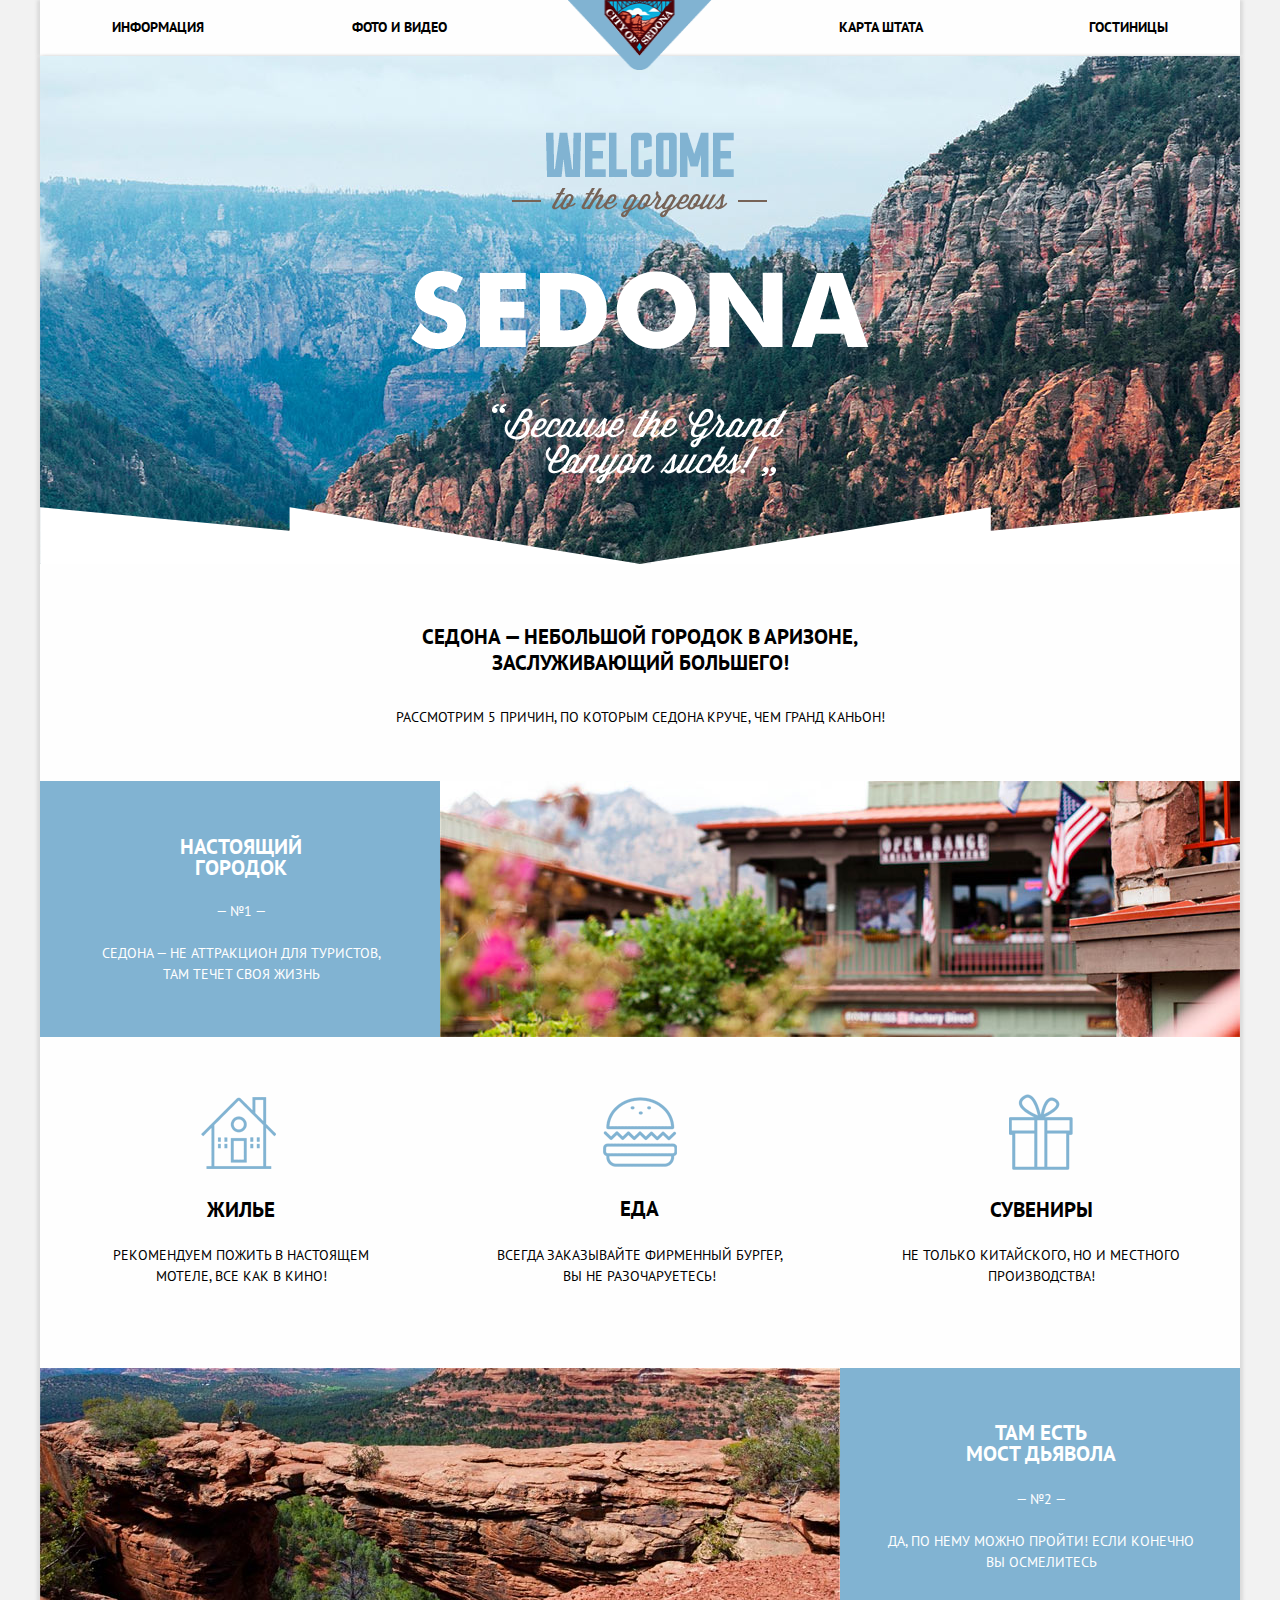
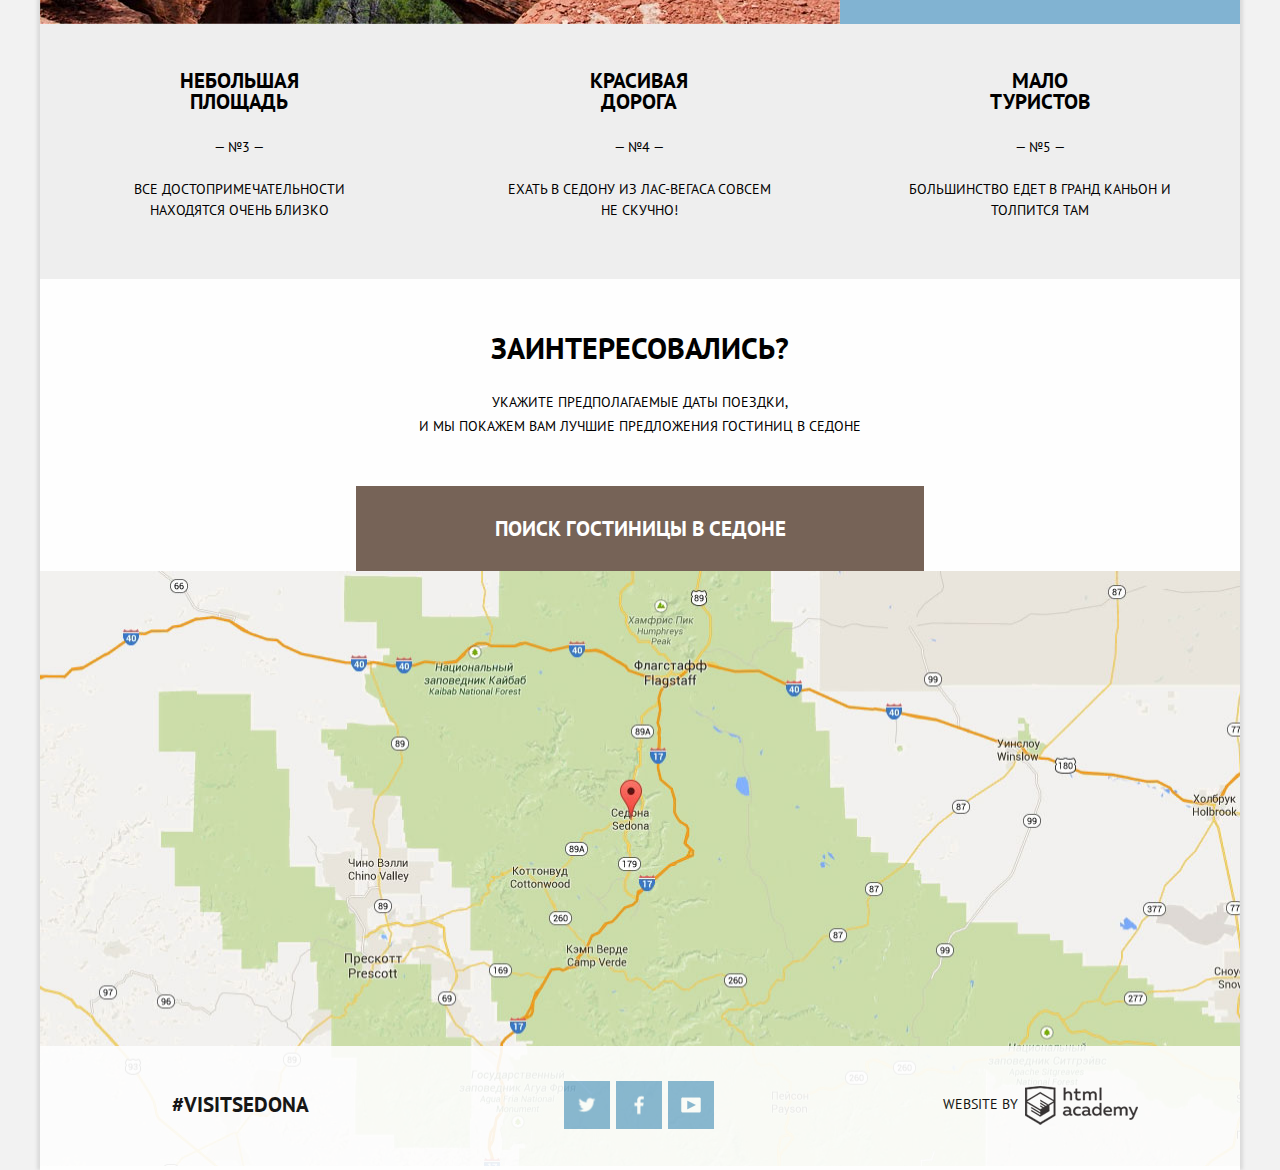
==== index.html @ 2c052c19 "LastVersion 20.11.16" ====
<!DOCTYPE html>
<html lang="ru">
  <head>
    <meta charset="utf-8">
    <title>HTML Academy: Седона</title>
    <link href="https://fonts.googleapis.com/css?family=PT+Sans:400,700&amp;subset=cyrillic" rel="stylesheet">
    <link rel="stylesheet" href="css/normalize.css">
    <link rel="stylesheet" href="css/style.min.css">

  </head>
  <body>
    <header class="main-header">
      <div class="container">
        <nav class="main-navigation">
          <ul class="clearfix">
            <li class="navigation"><a href="#">Информация</a></li>
            <li class="navigation"><a href="#">Фото и видео</a></li>
            <li class="navigation"><a href="catalog.html">Гостиницы</a></li>
            <li class="navigation"><a href="#">Карта штата</a></li>
          </ul>
        </nav>
        <a href="index.html"><img src="img/logo.png" alt="Логотип" width="145" height="70"></a>
      </div>
    </header>
    <main class="container">
      <div class="sedona-image">
        <img class="welcome-image" src="img/welcome.png" alt="welcome" width="188" height="45">
        <img class="gorgeous" src="img/gorgeous.png" alt="welcome" width="176" height="30">
        <i></i>
        <img class="big-image" src="img/sedona.png" alt="welcome" width="458" height="78">
        <img class="sucks" src="img/sucks.png" alt="welcome" width="296" height="80">
      </div>
      <div class="introduction">
        <h1 class="main-text">Седона — небольшой городок в Аризоне,
            заслуживающий большего!
        </h1>
        <p>Рассмотрим 5 причин, по которым Седона круче, чем Гранд Каньон!</p>
      </div>
      <div class="advantage-one clearfix">
        <div class="text-advantage">
          <h3>Настоящий<br />
            городок</h3>
          <p class="number-one"> — №1 — </p>
          <p>Седона — не аттракцион для туристов,
          там течет своя жизнь</p>
        </div>
        <img src="img/advan-1.jpg" alt="Город" width="800" height="256">
      </div>
      <div class="feel clearfix">
        <div class="one">
          <img src="img/house.png" alt="Жилье" width="75" height="72">
          <h3>Жилье</h3>
          <p>Рекомендуем пожить в настоящем <br />
             мотеле, все как в кино!</p>
        </div>
        <div class="two">
          <img src="img/food.png" alt="Еда" width="74" height="70">
          <h3>Еда</h3>
          <p>Всегда заказывайте фирменный бургер,<br />
             Вы не разочаруетесь!</p>
        </div>
        <div class="three">
          <img src="img/souvenirs.png" alt="Сувениры" width="64" height="76">
          <h3>Сувениры</h3>
          <p>Не только китайского, но и местного <br />
             производства!</p>
        </div>
      </div>
      <div class="second-advantage clearfix">
        <img src="img/advan-2.jpg" alt="Мост дьявола" width="800" height="256">
        <div class="bridge">
          <h3>Там есть <br />
            мост дьявола</h3>
          <p> — №2 —</p>
          <p>Да, по нему можно пройти! Если конечно <br />
           вы осмелитесь</p>
        </div>
      </div>
      <div class="other-advantages clearfix">
        <div class="other">
          <h3>Небольшая<br />
              площадь
          </h3>
          <p>— №3 —</p>
          <p>Все достопримечательности <br />
             находятся очень близко</p>
        </div>
        <div class="other">
          <h3>Красивая<br />
              дорога</h3>
          <p>— №4 —</p>
          <p>Ехать в Седону из Лас-Вегаса совсем <br />
             не скучно!</p>
        </div>
        <div class="other">
          <h3>Мало<br />
              туристов</h3>
          <p>— №5 —</p>
          <p>Большинство едет в гранд каньон и
             толпится там</p>
        </div>
      </div>
      <div class="hotels">
        <h2 class="interesting">Заинтересовались?</h2>
        <p>Укажите предполагаемые даты поездки, <br />
           и мы покажем вам лучшие предложения гостиниц в седоне</p>
        <div class="find">
          <h2 class="open-form">Поиск гостиницы в Седоне</h2>
          <form class="find-form">
            <div class="arr-block clearfix">
             <label class="text-form" for="arrival">Дата заезда: </label>
             <input class="date" type="text" name="arrival" id="arrival">
             <i></i>
            </div>
            <div class="arr-block arr-block2 clearfix">
             <label class="text-form" for="eviction">Дата выезда:</label>
             <input class="date" type="text" name="eviction" id="eviction" placeholder="4 июля 2016">
             <i></i>
            </div>
            <div class="adult">
             <label for="adult">Взрослые:</label>
             <i class="adult-minus"></i>
             <input class="people" type="text" name="adult" id="adult">
             <i class="adult-plus"></i>
            </div>
            <div class="childrens">
             <label for="children">Дети:</label>
             <i class="children-minus"></i>
             <input class="people" type="text" name="children" id="children">
             <i class="children-plus"></i>
            </div>
            <a href="#">Найти</a>
        </form>
      </div>
      </div>
      <div class="map">
        <img src="img/map.jpg" alt="Карта" height="595" width="1200">
      </div>
    </main>
    <footer class="main-footer index-footer">
        <div class="footer-sedona clearfix">
          <h3>#VisitSedona</h3>
        </div>
        <div class="footer-social clearfix">
          <a class="social-btn social-btn-twit" >Twiter </a>
          <a class="social-btn social-btn-fb" >FB</a>
          <a class="social-btn social-btn-play" >Play</a>
        </div>
        <div class="footer-copyright clearfix">
          <a href="#">Website by</a>
      </div>
    </footer>
    <script src="js/script.min.js"></script>
  </body>
</html>
---- css/style.min.css ----
body{font-size:14px;font-family:"PT Sans","Arial",sans-serif;text-transform:uppercase;color:#000;line-height:1.2;background-color:#f2f2f2}h1{font-size:30px}h2{font-size:24px}h3{font-size:21px}.introduction p,body{font-weight:400}.clearfix::after{content:"";display:table;clear:both}.container{width:1200px;margin:0 auto;background-color:#fefefe;box-shadow:3px 0 3px 0 #dbdbdb,-3px 0 3px 0 #dbdbdb}.main-navigation{position:relative}.main-navigation ul{font-size:0;padding:17px 72px 18px}.navigation{display:inline-block;width:240px;font-size:14px;line-height:21px;font-weight:700}.navigation:nth-child(n){float:left;text-align:left}.navigation:nth-child(2n){float:left}.navigation:nth-child(3n),.navigation:nth-child(4n){float:right;text-align:right}.navigation:nth-child(4n){padding-right:5px}.navigation a{text-decoration:none;color:#000}.navigation a:hover{color:#81b3d2}.navigation a:active{color:#b2b2b2}.active-nav a{color:#766357}.active-nav a:hover{color:#604e43}.active-nav a:active{color:#d6d0cc}.main-header img{position:absolute;top:0;left:50%;margin-left:-72px;width:144px;height:70px}.sedona-image{width:100%;height:432px;background:url(../img/underline.png) no-repeat 0 100%,url(../img/background.jpg) 0 -55px;margin-bottom:60px;padding-top:76px}.gorgeous,.welcome-image{display:block;width:188px;height:45px;margin:0 auto 11px}.gorgeous{position:relative;width:176px;height:30px;margin:0 auto 53px;padding-left:10px;padding-right:10px}.sedona-image i::after,.sedona-image i::before{content:"";position:absolute;display:block;border-bottom:2px solid #766357;top:200px;width:29px;margin-left:472px}.sedona-image i::after{margin-left:698px}.big-image,.sucks{display:block;width:458px;height:78px;margin:0 auto 55px}.sucks{width:296px;height:80px;margin:0 auto}.introduction{margin:0 auto;width:575px;padding-bottom:41px;text-align:center}.main-text{font-size:21px;line-height:26px;margin-bottom:33px}.text-advantage{float:left;width:282px;padding:34px 58px 12px 60px;line-height:21px;min-height:210px;text-align:center;color:#fff;background-color:#81b3d2}.feel h3,.text-advantage h3{margin-bottom:23px}.number-one{margin-bottom:21px}.advantage-one img{float:right;width:800px;height:256px}.feel{padding:50px 49px 81px 72px}.feel p{line-height:21px;text-align:center;margin-bottom:0}.one,.two{float:left;padding-top:10px}.one{padding-right:67px;width:258px}.one h3{padding-left:95px}.one img{margin-left:89px;margin-bottom:3px;width:75px;height:72px}.two{width:397px;padding-left:4px;text-align:center}.two img{width:74px;height:70px}.two h3{margin-top:25px;margin-bottom:24px}.bridge,.three{float:right;text-align:center}.three{padding-top:7px;padding-left:27px;width:300px}.three img{width:64px;height:76px}.three h3{margin-top:23px}.second-advantage img{float:left;width:800px;height:256px}.bridge{width:305;padding:33px 46px 13px 48px;line-height:21px;color:#fff;background-color:#81b3d2;min-height:210px}.bridge h3,.other h3{margin-bottom:25px}.bridge p,.other p{margin-bottom:21px}.other-advantages{padding:25px 60px 15px 72px;min-height:215px;line-height:21px;background-color:#eee}.other:first-child{width:240px;float:left;text-align:center;padding-right:80px;padding-left:7px;font-weight:400}.other:nth-child(2){float:left;width:400px;text-align:center;font-weight:400}.other:last-child{float:right;width:280px;text-align:center;font-weight:400}.hotels{text-align:center;padding-top:26px}.interesting{font-size:30px;margin-bottom:24px}.hotels p{line-height:24px;margin-bottom:48px}.find{position:relative;margin:0 auto;width:568px;padding-top:30px;padding-bottom:30px;background-color:#766357;color:#fff}.find h2{font-size:21px;margin:0}.map,.map img{z-index:1}.map img{height:595px;width:1200px}.filters{min-height:203px;padding-top:14px;padding-left:6%;padding-right:6%;margin-bottom:0;background-color:#0ff;background-image:url(../img/filter.jpg);background-repeat:no-repeat;background-position:0 -55px;color:#fff}.filters h3{font-size:16px}.filters input[type=checkbox]{display:none}.filters input[type=checkbox]+label{display:block;line-height:20px;padding-left:43px;position:relative;cursor:pointer;margin:10px 0 25px}.infrastructure input[type=checkbox]+label{padding-left:40px}.filters input[type=checkbox]+label::before{content:"";display:block;background-image:url(../img/sprite.png);background-repeat:no-repeat;width:22px;height:22px;background-position:-521px -5px;position:absolute;top:0;left:0}.filters input[type=checkbox]:checked+label::before{content:"";position:absolute;top:0;left:0;background-image:url(../img/sprite.png);background-repeat:no-repeat;width:26px;height:22px;background-position:-465px -5px;border:0}.filters input[type=checkbox]:disabled+label::before{background-position:-397px -5px}.infrastructure{float:left;width:240px;text-align:left}.house-type{float:left;width:278px;padding-left:13px}.house-type h3,.infrastructure h3{padding-bottom:9px;margin-top:15px}.filter-range{float:right;width:330px;margin-top:14px}.filter-range-title{margin-bottom:9px;font-weight:600;font-size:16px;line-height:21px}.price-controls{position:relative;height:36px;margin-bottom:20px;font-size:0;border:2px solid #fff;border-radius:2px}.price-controls::after{content:"";position:absolute;width:2px;height:22px;left:50%;top:50%;transform:translate(-50%,-50%);background:#fff}.price-controls label{display:inline-block;font-size:14px;line-height:38px;vertical-align:top;cursor:pointer}.price-controls .max-price,.price-controls .min-price{width:90px;padding-left:65px}.price-controls input{width:50px;margin:0;color:inherit;font:inherit;background:0 0;border:none}.range-controls{position:relative;margin-bottom:32px}.range-controls .scale{height:2px;background:rgba(255,255,255,.3)}.range-controls .bar{width:80%;height:2px;background:#fff}.range-toggle{position:absolute;top:-9px;width:4px;height:4px;background:#ababab;border:8px solid #fff;border-radius:50%;box-shadow:0 2px 1px 0 rgba(0,1,1,.2);cursor:pointer}.min-range-toggle{left:0}.max-range-toggle{left:80%}.range-toggle:hover{background:#1c4f80}.btn-transparent{display:block;margin:0 auto;padding:6px 35px;font-size:14px;line-height:20px;color:#fff;text-transform:uppercase;background:0 0;border:2px solid #fff;border-radius:2px;cursor:pointer}.btn-transparent:hover{color:#000;background:#fff}.sort{position:relative;min-height:55px;width:1056px;padding:10px 72px}.sort h3{margin-right:44px}.sort span{font-size:12px;margin-right:36px}.sort a,.sort h3,.sort i,.sort span{display:inline-block}.sort a{font-size:12px;margin-right:26px;text-decoration:none;color:#b2b2b2;border-bottom:1px dotted #81b3d2}.sort a:hover{color:#81b3d2}.sort a:active{color:#000}.sort a.sort-active{border:0;color:#81b3d2}.sort i{float:right;position:relative}.down-arrow,.top-arrow{position:absolute;background-image:url(../img/sprite.png);background-repeat:no-repeat;background-position:-314px -5px;width:11px;height:10px;top:30px;right:24px;opacity:.4}.down-arrow{background-position:-272px -5px;right:-10px}.arr-block i:hover,.arr-block2 i:hover,.down-arrow:hover,.top-arrow:hover{opacity:1}.top-arrow:active{background-position:-293px -5px}.down-active-arrow,.down-arrow:active{background-position:-251px -5px}.down-active-arrow{opacity:1}.found{position:relative;padding:30px 72px;min-height:90px;border-top:1px solid #e5e5e5}.found:last-child{border-bottom:1px solid #e5e5e5}.found img{height:90px;width:135px;float:left;margin-right:30px}.name{color:#000}.name:hover{color:#b3d1e4}.name:active{color:#b2b2b2}.about-house{float:left;margin-top:-2px}.about-house h3{margin-top:-3px;margin-bottom:0}.hotel-type{display:inline-block;width:109px;margin-top:10px;margin-bottom:22px;margin-right:4px}.about-house a{text-decoration:none;margin-top:-10px}.booking,.more{display:inline-block;padding:5px 16px;font-weight:600;color:#fff}.more{margin-right:5px;background:#81b3d2}.find-form a:hover,.more:hover{background-color:#669ec0}.find-form a:active,.more:active{background-color:#5496bd;color:#88b6d1}.booking{background:#766357}.booking:hover{background-color:#604e43}.booking:active{background-color:#503e33;color:#7e7169}.stars{float:right;left:1px;background-image:url(../img/sprite.png);background-repeat:no-repeat;width:89px;height:17px;background-position:-583px -5px}.two-stars{width:42px}.three-stars{width:65px}.rating{display:inline-block;position:absolute;right:72px;bottom:30px;padding:5px 14px;background-color:#f2f2f2}.index-footer{position:relative;z-index:12312;width:1200px;background-color:#fefefe;margin:-124px auto 0;opacity:.9;min-height:121px}.main-footer .container{background-color:#fff;min-height:120px;text-align:center}.footer-sedona{float:left;width:240px;margin:0;padding-top:25px;padding-left:80px;padding-right:87px;text-align:center}.footer-social{float:left;width:276px;padding-top:35px;padding-left:55px;text-align:center}.social-btn{display:inline-block;vertical-align:top;width:46px;height:48px;font-size:0;background-color:#81b3d2;position:relative;margin-right:2px;background:#81b3d2}.social-btn::before{content:"";position:absolute;top:50%;left:50%;transform:translate(-50%,-50%);background:url(../img/sprite.png) no-repeat center}.social-btn-twit::before{width:17px;height:15px;background-position:-682px -5px}.social-btn-fb::before{width:10px;height:19px;background-position:-501px -5px}.social-btn-play::before{width:20px;height:16px;background-position:-553px -5px}.social-btn-fb:hover,.social-btn-play:hover,.social-btn-twit:hover{background:#669ec0}.social-btn-fb:active,.social-btn-play:active,.social-btn-twit:active{background:#5496bd}.social-btn-fb:active::before,.social-btn-play:active::before,.social-btn-twit:active::before{opacity:.5}.footer-copyright{float:right;width:225px;min-height:40px;margin-right:72px;padding-left:15px;margin-top:41px;padding-top:9px;position:relative;text-align:left}.find-form a,.footer-copyright a{text-decoration:none;color:#000}.footer-copyright a::before{content:"";position:absolute;background-image:url(../img/sprite.png);background-repeat:no-repeat;background-position:-5px -5px;width:113px;height:39px;right:30px;top:-1px}.footer-copyright a:hover::before{background-position:-128px -5px}.footer-copyright a:active::before{background-position:-5px -5px;opacity:.4}@keyframes bounce{0%{transform:translateY(-20px)}30%{transform:translateY(40px)}50%{transform:translateY(-5px)}80%{transform:translateY(5px)}to{transform:translateY(0)}}.find-form{position:absolute;font-weight:600;margin-top:31px;padding-top:55px;padding-left:54px;padding-right:53px;text-align:left;background-color:#fff;color:#000;animation:bounce .6s}.find-form a{display:inline-block;width:459px;height:58px;margin-top:52px;margin-bottom:55px;font-size:21px;line-height:58px;background-color:#81b3d2;color:#fff;text-align:center}.find-form a:active{color:#81b2ce}.find-form input:hover{background-color:#ebebeb}.find-form input:focus{background-color:#fff;outline:#e5e5e5 solid 2px}.open-form{cursor:pointer}.text-form{vertical-align:middle;position:relative;margin-top:10px}.date,.people{height:37px;border:0;background:#f2f2f2}.date{position:relative;float:right;margin-bottom:29px;text-transform:uppercase;width:300px;padding-left:10px;padding-right:35px}.people{width:23px;padding-left:45px;padding-right:45px;text-align:center;font-size:14px}.adult,.childrens{display:inline-block;width:230px}.childrens{height:37px;width:180px;text-align:left}.adult input,.childrens,.childrens input{float:right}.adult label,.arr-block label,.childrens label{display:inline-block;margin-top:10px}.arr-block i,.arr-block2 i{background-position:-335px -5px;right:65px}.arr-block i{content:"";position:absolute;background-image:url(../img/sprite.png);background-repeat:no-repeat;width:21px;height:22px;opacity:.5;top:62px}.arr-block2 i{top:130px}.arr-block i:active,.arr-block2 i:active{background-position:-366px -5px;opacity:1}.adult-minus{display:block;background-position:-709px -5px;width:12px;height:3px;top:208px;right:375px}.adult-minus,.adult-plus,.children-minus,.children-plus{position:absolute;background-image:url(../img/sprite.png);background-repeat:no-repeat;opacity:.5}.adult-plus{display:block;background-position:-753px -5px;width:11px;height:11px;top:203px;right:300px}.children-minus,.children-plus{background-position:-709px -5px;width:12px;height:3px;top:208px;right:142px}.children-plus{background-position:-753px -5px;width:11px;height:11px;top:203px;right:69px}.adult-minus:hover,.adult-plus:hover,.children-minus:hover,.children-plus:hover{opacity:1}.adult-minus:active,.children-minus:active{background-position:-731px -5px}.adult-plus:active,.children-plus:active{background-position:-774px -5px}.close-form{display:none}
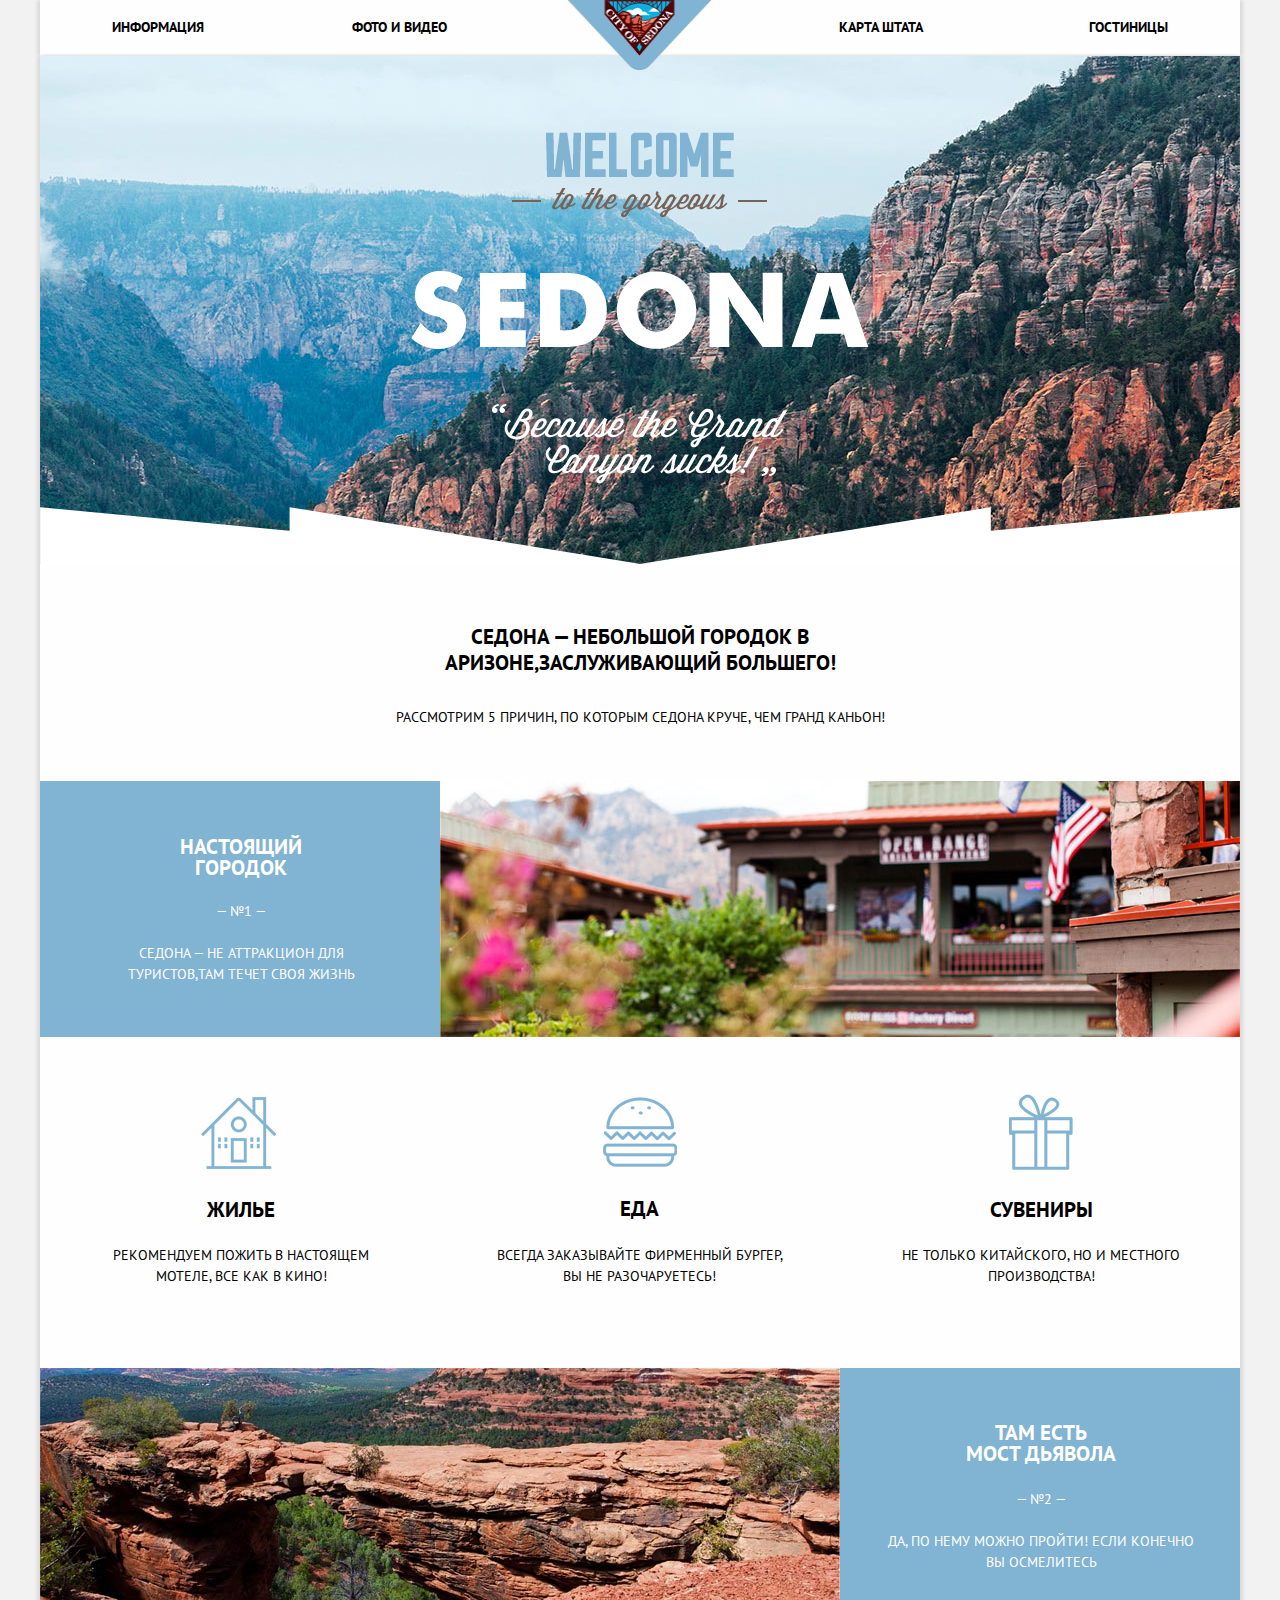
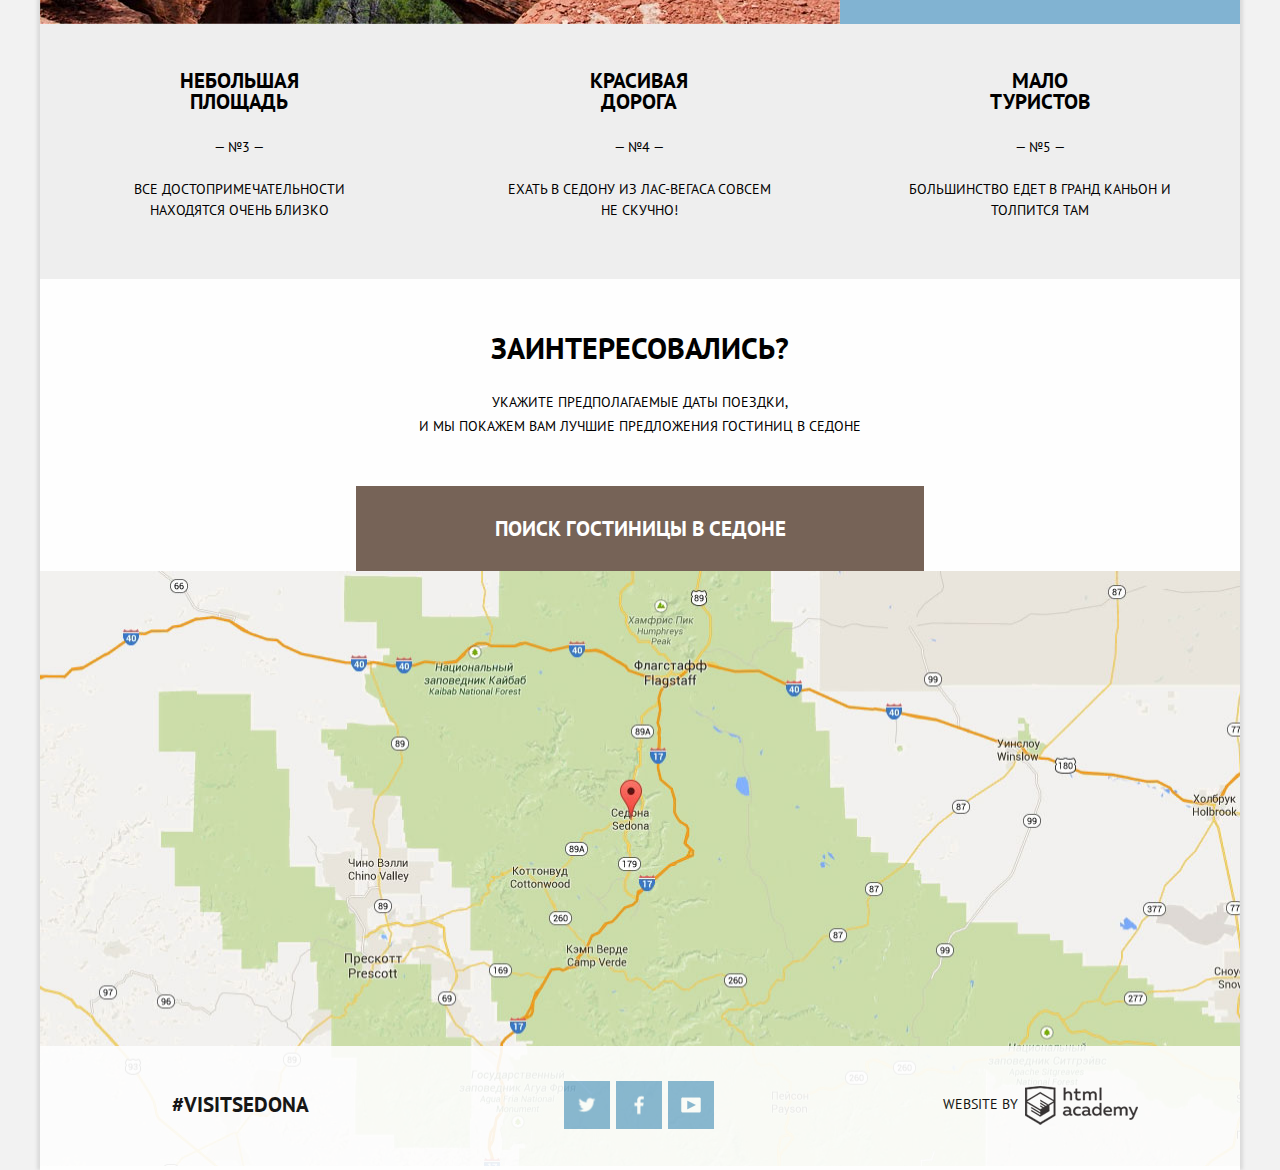
==== commit cf7b31f4: "LittleBitCorrections" ====
--- a/index.html
+++ b/index.html
@@ -31,18 +31,14 @@
         <img class="sucks" src="img/sucks.png" alt="welcome" width="296" height="80">
       </div>
       <div class="introduction">
-        <h1 class="main-text">Седона — небольшой городок в Аризоне,
-            заслуживающий большего!
-        </h1>
+        <h1 class="main-text">Седона — небольшой городок в Аризоне,заслуживающий большего!</h1>
         <p>Рассмотрим 5 причин, по которым Седона круче, чем Гранд Каньон!</p>
       </div>
       <div class="advantage-one clearfix">
         <div class="text-advantage">
-          <h3>Настоящий<br />
-            городок</h3>
+          <h3>Настоящий<br /> городок</h3>
           <p class="number-one"> — №1 — </p>
-          <p>Седона — не аттракцион для туристов,
-          там течет своя жизнь</p>
+          <p>Седона — не аттракцион для туристов,там течет своя жизнь</p>
         </div>
         <img src="img/advan-1.jpg" alt="Город" width="800" height="256">
       </div>
@@ -50,60 +46,47 @@
         <div class="one">
           <img src="img/house.png" alt="Жилье" width="75" height="72">
           <h3>Жилье</h3>
-          <p>Рекомендуем пожить в настоящем <br />
-             мотеле, все как в кино!</p>
+          <p>Рекомендуем пожить в настоящем <br /> мотеле, все как в кино!</p>
         </div>
         <div class="two">
           <img src="img/food.png" alt="Еда" width="74" height="70">
           <h3>Еда</h3>
-          <p>Всегда заказывайте фирменный бургер,<br />
-             Вы не разочаруетесь!</p>
+          <p>Всегда заказывайте фирменный бургер,<br /> Вы не разочаруетесь!</p>
         </div>
         <div class="three">
           <img src="img/souvenirs.png" alt="Сувениры" width="64" height="76">
           <h3>Сувениры</h3>
-          <p>Не только китайского, но и местного <br />
-             производства!</p>
+          <p>Не только китайского, но и местного <br /> производства!</p>
         </div>
       </div>
       <div class="second-advantage clearfix">
         <img src="img/advan-2.jpg" alt="Мост дьявола" width="800" height="256">
         <div class="bridge">
-          <h3>Там есть <br />
-            мост дьявола</h3>
+          <h3>Там есть <br /> мост дьявола</h3>
           <p> — №2 —</p>
-          <p>Да, по нему можно пройти! Если конечно <br />
-           вы осмелитесь</p>
+          <p>Да, по нему можно пройти! Если конечно <br /> вы осмелитесь</p>
         </div>
       </div>
       <div class="other-advantages clearfix">
         <div class="other">
-          <h3>Небольшая<br />
-              площадь
-          </h3>
+          <h3>Небольшая<br /> площадь  </h3>
           <p>— №3 —</p>
-          <p>Все достопримечательности <br />
-             находятся очень близко</p>
+          <p>Все достопримечательности <br /> находятся очень близко</p>
         </div>
         <div class="other">
-          <h3>Красивая<br />
-              дорога</h3>
+          <h3>Красивая<br /> дорога</h3>
           <p>— №4 —</p>
-          <p>Ехать в Седону из Лас-Вегаса совсем <br />
-             не скучно!</p>
+          <p>Ехать в Седону из Лас-Вегаса совсем <br /> не скучно!</p>
         </div>
         <div class="other">
-          <h3>Мало<br />
-              туристов</h3>
+          <h3>Мало<br /> туристов</h3>
           <p>— №5 —</p>
-          <p>Большинство едет в гранд каньон и
-             толпится там</p>
+          <p>Большинство едет в гранд каньон и толпится там</p>
         </div>
       </div>
       <div class="hotels">
         <h2 class="interesting">Заинтересовались?</h2>
-        <p>Укажите предполагаемые даты поездки, <br />
-           и мы покажем вам лучшие предложения гостиниц в седоне</p>
+        <p>Укажите предполагаемые даты поездки, <br /> и мы покажем вам лучшие предложения гостиниц в седоне</p>
         <div class="find">
           <h2 class="open-form">Поиск гостиницы в Седоне</h2>
           <form class="find-form">
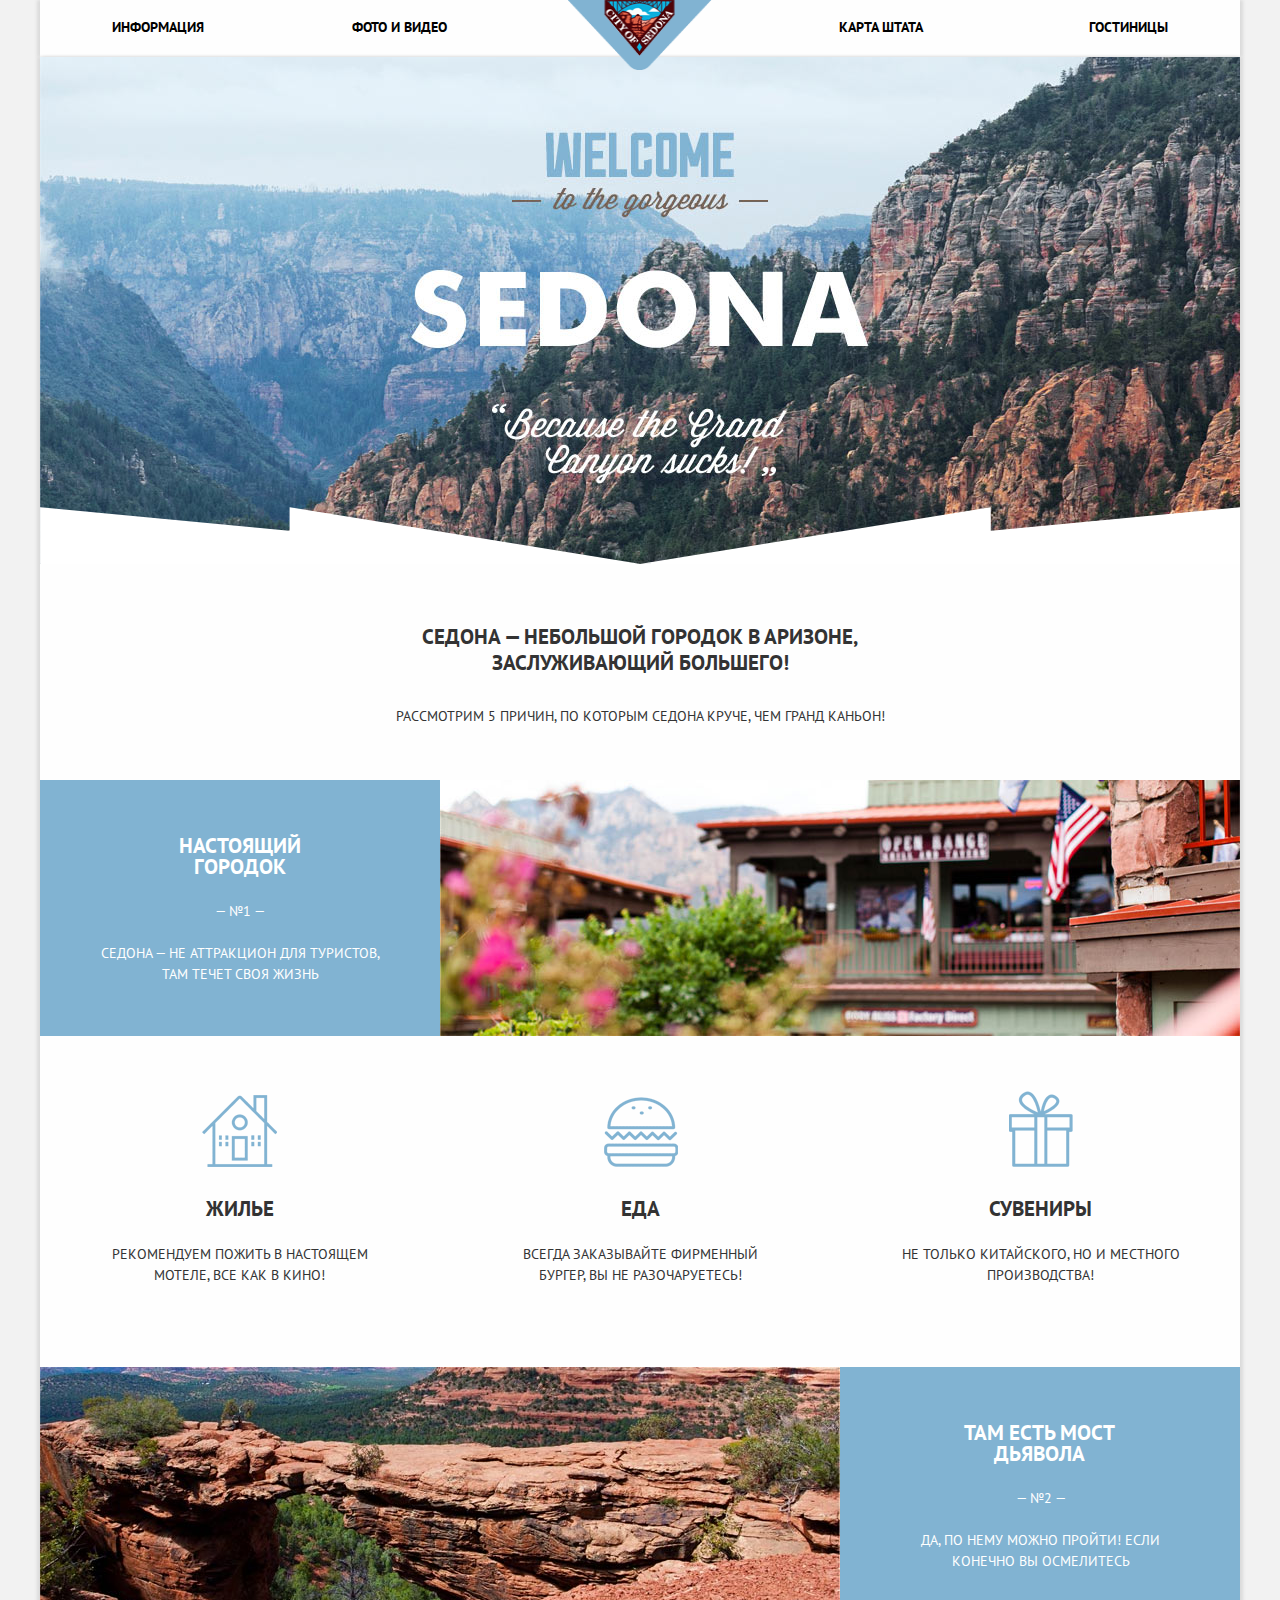
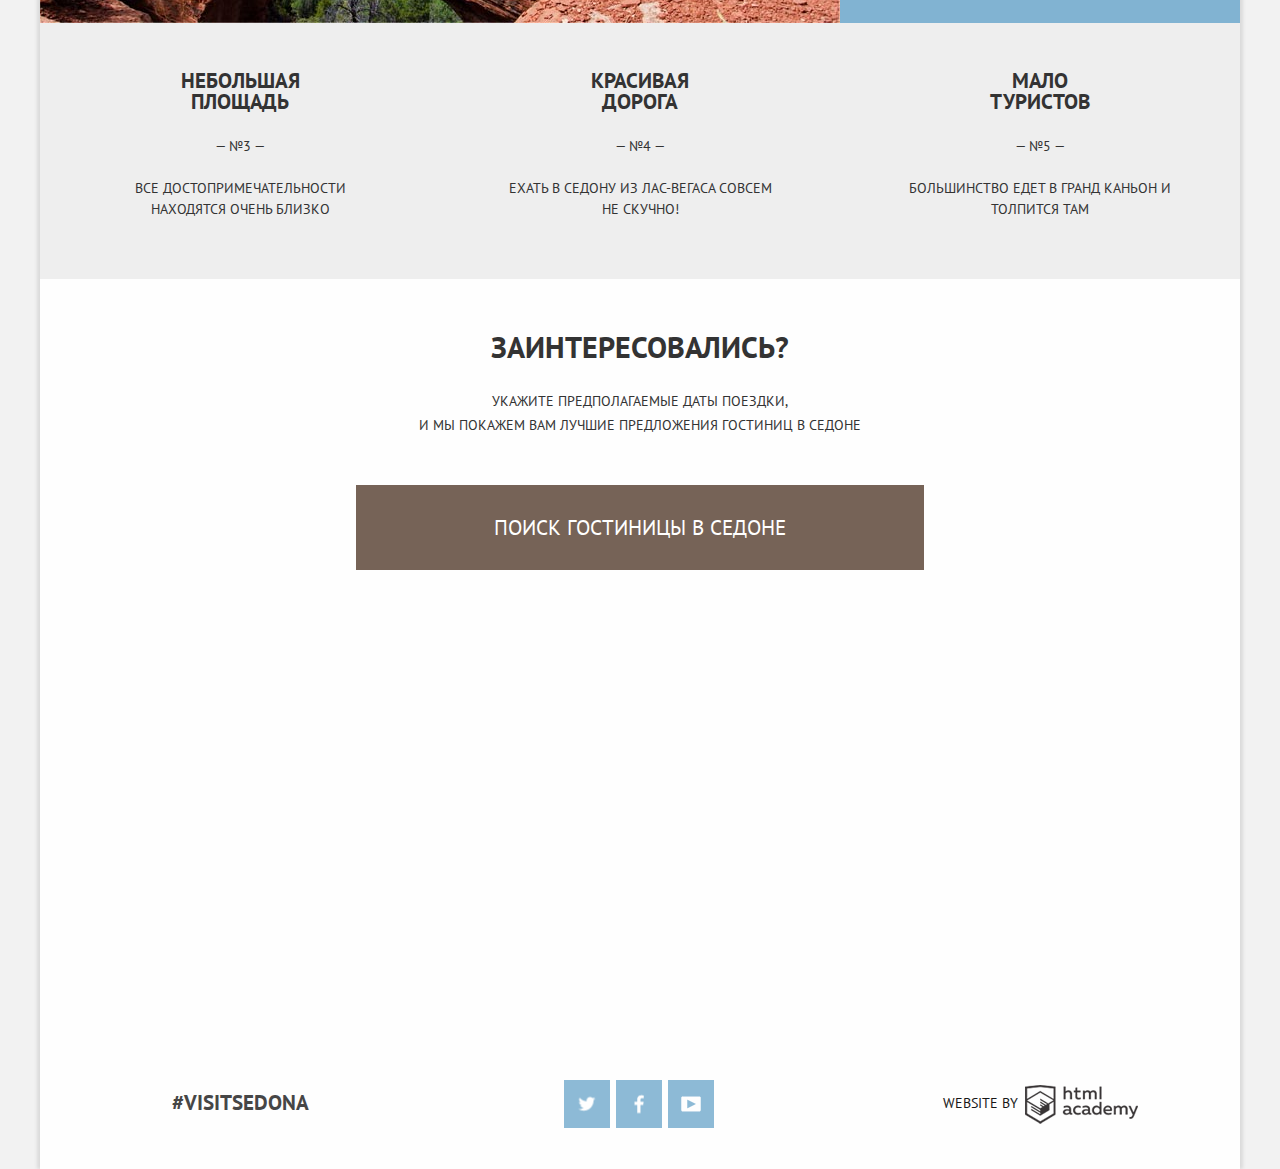
==== commit 50976ddc: "SecondEdition" ====
--- a/index.html
+++ b/index.html
@@ -4,9 +4,8 @@
     <meta charset="utf-8">
     <title>HTML Academy: Седона</title>
     <link href="https://fonts.googleapis.com/css?family=PT+Sans:400,700&amp;subset=cyrillic" rel="stylesheet">
-    <link rel="stylesheet" href="css/normalize.css">
+    <link rel="stylesheet" href="css/normalize.min.css">
     <link rel="stylesheet" href="css/style.min.css">
-
   </head>
   <body>
     <header class="main-header">
@@ -18,118 +17,113 @@
             <li class="navigation"><a href="catalog.html">Гостиницы</a></li>
             <li class="navigation"><a href="#">Карта штата</a></li>
           </ul>
+          <a><img src="img/logo.png" alt="Логотип" width="145" height="70"></a>
         </nav>
-        <a href="index.html"><img src="img/logo.png" alt="Логотип" width="145" height="70"></a>
       </div>
     </header>
     <main class="container">
       <div class="sedona-image">
-        <img class="welcome-image" src="img/welcome.png" alt="welcome" width="188" height="45">
-        <img class="gorgeous" src="img/gorgeous.png" alt="welcome" width="176" height="30">
-        <i></i>
-        <img class="big-image" src="img/sedona.png" alt="welcome" width="458" height="78">
-        <img class="sucks" src="img/sucks.png" alt="welcome" width="296" height="80">
       </div>
       <div class="introduction">
-        <h1 class="main-text">Седона — небольшой городок в Аризоне,заслуживающий большего!</h1>
-        <p>Рассмотрим 5 причин, по которым Седона круче, чем Гранд Каньон!</p>
+        <h1 class="main-text">Седона — небольшой городок в Аризоне, заслуживающий большего!</h1>
+        <span>Рассмотрим 5 причин, по которым Седона круче, чем Гранд Каньон!</span>
       </div>
       <div class="advantage-one clearfix">
         <div class="text-advantage">
-          <h3>Настоящий<br /> городок</h3>
-          <p class="number-one"> — №1 — </p>
-          <p>Седона — не аттракцион для туристов,там течет своя жизнь</p>
+          <h3>Настоящий городок</h3>
+          <span> — №1 — </span>
+          <span>Седона — не аттракцион для туристов, там течет своя жизнь</span>
         </div>
         <img src="img/advan-1.jpg" alt="Город" width="800" height="256">
       </div>
       <div class="feel clearfix">
-        <div class="one">
+        <div>
           <img src="img/house.png" alt="Жилье" width="75" height="72">
           <h3>Жилье</h3>
-          <p>Рекомендуем пожить в настоящем <br /> мотеле, все как в кино!</p>
+          <span>Рекомендуем пожить в настоящем мотеле, все как в кино!</span>
         </div>
-        <div class="two">
+        <div>
           <img src="img/food.png" alt="Еда" width="74" height="70">
           <h3>Еда</h3>
-          <p>Всегда заказывайте фирменный бургер,<br /> Вы не разочаруетесь!</p>
+          <span>Всегда заказывайте фирменный бургер, Вы не разочаруетесь!</span>
         </div>
-        <div class="three">
+        <div>
           <img src="img/souvenirs.png" alt="Сувениры" width="64" height="76">
           <h3>Сувениры</h3>
-          <p>Не только китайского, но и местного <br /> производства!</p>
+          <span>Не только китайского, но и местного производства!</span>
         </div>
       </div>
       <div class="second-advantage clearfix">
         <img src="img/advan-2.jpg" alt="Мост дьявола" width="800" height="256">
-        <div class="bridge">
-          <h3>Там есть <br /> мост дьявола</h3>
-          <p> — №2 —</p>
-          <p>Да, по нему можно пройти! Если конечно <br /> вы осмелитесь</p>
+        <div class="text-advantage">
+          <h3>Там есть мост дьявола</h3>
+          <span> — №2 —</span>
+          <span>Да, по нему можно пройти! Если конечно вы осмелитесь</span>
         </div>
       </div>
-      <div class="other-advantages clearfix">
-        <div class="other">
-          <h3>Небольшая<br /> площадь  </h3>
-          <p>— №3 —</p>
-          <p>Все достопримечательности <br /> находятся очень близко</p>
+      <div class="other-advantages">
+        <div>
+          <h3>Небольшая площадь</h3>
+          <span>— №3 —</span>
+          <span>Все достопримечательности находятся очень близко</span>
         </div>
-        <div class="other">
-          <h3>Красивая<br /> дорога</h3>
-          <p>— №4 —</p>
-          <p>Ехать в Седону из Лас-Вегаса совсем <br /> не скучно!</p>
+        <div>
+          <h3>Красивая дорога</h3>
+          <span>— №4 —</span>
+          <span>Ехать в Седону из Лас-Вегаса совсем не скучно!</span>
         </div>
-        <div class="other">
-          <h3>Мало<br /> туристов</h3>
-          <p>— №5 —</p>
-          <p>Большинство едет в гранд каньон и толпится там</p>
+        <div>
+          <h3>Мало туристов</h3>
+          <span>— №5 —</span>
+          <span>Большинство едет в гранд каньон и толпится там</span>
         </div>
       </div>
       <div class="hotels">
-        <h2 class="interesting">Заинтересовались?</h2>
-        <p>Укажите предполагаемые даты поездки, <br /> и мы покажем вам лучшие предложения гостиниц в седоне</p>
+        <h2>Заинтересовались?</h2>
+        <span>Укажите предполагаемые даты поездки,<br /> и мы покажем вам лучшие предложения гостиниц в седоне</span>
         <div class="find">
-          <h2 class="open-form">Поиск гостиницы в Седоне</h2>
-          <form class="find-form">
+          <a class="open-form" href="#">Поиск гостиницы в Седоне</a>
+          <form class="find-form" method="get" action="catalog.html">
             <div class="arr-block clearfix">
-             <label class="text-form" for="arrival">Дата заезда: </label>
-             <input class="date" type="text" name="arrival" id="arrival">
-             <i></i>
+              <label class="text-form" for="arrival">Дата заезда: </label>
+              <input class="input-date" type="text" name="arrival" id="arrival" placeholder="24 апреля 2016">
+              <button class="btn-calendar"></button>
             </div>
             <div class="arr-block arr-block2 clearfix">
-             <label class="text-form" for="eviction">Дата выезда:</label>
-             <input class="date" type="text" name="eviction" id="eviction" placeholder="4 июля 2016">
-             <i></i>
+              <label class="text-form" for="eviction">Дата выезда:</label>
+              <input class="input-date" type="text" name="eviction" id="eviction" placeholder="4 июля 2016">
+              <button class="btn-calendar"></button>
             </div>
             <div class="adult">
-             <label for="adult">Взрослые:</label>
-             <i class="adult-minus"></i>
-             <input class="people" type="text" name="adult" id="adult">
-             <i class="adult-plus"></i>
+              <label for="adult">Взрослые:</label>
+              <button class="btn-minus"></button>
+              <input class="people" type="text" name="adult" id="adult" placeholder="2">
+              <button class="btn-plus"></button>
             </div>
             <div class="childrens">
-             <label for="children">Дети:</label>
-             <i class="children-minus"></i>
-             <input class="people" type="text" name="children" id="children">
-             <i class="children-plus"></i>
+              <label for="children">Дети:</label>
+              <button class="btn-minus"></button>
+              <input class="people" type="text" name="children" id="children" placeholder="0">
+              <button class="btn-plus"></button>
             </div>
-            <a href="#">Найти</a>
+            <button class="find-btn" type="submit">Найти</buttom>
         </form>
       </div>
       </div>
       <div class="map">
-        <img src="img/map.jpg" alt="Карта" height="595" width="1200">
+        <iframe src="https://www.google.com/maps/embed?pb=!1m18!1m12!1m3!1d52385.18050594469!2d-111.83015782304254!3d34.85437338108221!2m3!1f0!2f0!3f0!3m2!1i1024!2i768!4f13.1!3m3!1m2!1s0x872da132f942b00d%3A0x5548c523fa6c8efd!2z0KHQtdC00L7QvdCwLCDQkNGA0LjQt9C-0L3QsCA4NjMzNiwg0KHQqNCQ!5e0!3m2!1sru!2sua!4v1479748715463" width="1200" height="595" frameborder="0" style="border:0" allowfullscreen></iframe>
       </div>
     </main>
     <footer class="main-footer index-footer">
-        <div class="footer-sedona clearfix">
-          <h3>#VisitSedona</h3>
+        <div class="footer-sedona">
+          <h3>#visitsedona</h3>
         </div>
-        <div class="footer-social clearfix">
+        <div class="footer-social">
           <a class="social-btn social-btn-twit" >Twiter </a>
           <a class="social-btn social-btn-fb" >FB</a>
           <a class="social-btn social-btn-play" >Play</a>
         </div>
-        <div class="footer-copyright clearfix">
+        <div class="footer-copyright">
           <a href="#">Website by</a>
       </div>
     </footer>
--- a/css/style.min.css
+++ b/css/style.min.css
@@ -1 +1 @@
-body{font-size:14px;font-family:"PT Sans","Arial",sans-serif;text-transform:uppercase;color:#000;line-height:1.2;background-color:#f2f2f2}h1{font-size:30px}h2{font-size:24px}h3{font-size:21px}.introduction p,body{font-weight:400}.clearfix::after{content:"";display:table;clear:both}.container{width:1200px;margin:0 auto;background-color:#fefefe;box-shadow:3px 0 3px 0 #dbdbdb,-3px 0 3px 0 #dbdbdb}.main-navigation{position:relative}.main-navigation ul{font-size:0;padding:17px 72px 18px}.navigation{display:inline-block;width:240px;font-size:14px;line-height:21px;font-weight:700}.navigation:nth-child(n){float:left;text-align:left}.navigation:nth-child(2n){float:left}.navigation:nth-child(3n),.navigation:nth-child(4n){float:right;text-align:right}.navigation:nth-child(4n){padding-right:5px}.navigation a{text-decoration:none;color:#000}.navigation a:hover{color:#81b3d2}.navigation a:active{color:#b2b2b2}.active-nav a{color:#766357}.active-nav a:hover{color:#604e43}.active-nav a:active{color:#d6d0cc}.main-header img{position:absolute;top:0;left:50%;margin-left:-72px;width:144px;height:70px}.sedona-image{width:100%;height:432px;background:url(../img/underline.png) no-repeat 0 100%,url(../img/background.jpg) 0 -55px;margin-bottom:60px;padding-top:76px}.gorgeous,.welcome-image{display:block;width:188px;height:45px;margin:0 auto 11px}.gorgeous{position:relative;width:176px;height:30px;margin:0 auto 53px;padding-left:10px;padding-right:10px}.sedona-image i::after,.sedona-image i::before{content:"";position:absolute;display:block;border-bottom:2px solid #766357;top:200px;width:29px;margin-left:472px}.sedona-image i::after{margin-left:698px}.big-image,.sucks{display:block;width:458px;height:78px;margin:0 auto 55px}.sucks{width:296px;height:80px;margin:0 auto}.introduction{margin:0 auto;width:575px;padding-bottom:41px;text-align:center}.main-text{font-size:21px;line-height:26px;margin-bottom:33px}.text-advantage{float:left;width:282px;padding:34px 58px 12px 60px;line-height:21px;min-height:210px;text-align:center;color:#fff;background-color:#81b3d2}.feel h3,.text-advantage h3{margin-bottom:23px}.number-one{margin-bottom:21px}.advantage-one img{float:right;width:800px;height:256px}.feel{padding:50px 49px 81px 72px}.feel p{line-height:21px;text-align:center;margin-bottom:0}.one,.two{float:left;padding-top:10px}.one{padding-right:67px;width:258px}.one h3{padding-left:95px}.one img{margin-left:89px;margin-bottom:3px;width:75px;height:72px}.two{width:397px;padding-left:4px;text-align:center}.two img{width:74px;height:70px}.two h3{margin-top:25px;margin-bottom:24px}.bridge,.three{float:right;text-align:center}.three{padding-top:7px;padding-left:27px;width:300px}.three img{width:64px;height:76px}.three h3{margin-top:23px}.second-advantage img{float:left;width:800px;height:256px}.bridge{width:305;padding:33px 46px 13px 48px;line-height:21px;color:#fff;background-color:#81b3d2;min-height:210px}.bridge h3,.other h3{margin-bottom:25px}.bridge p,.other p{margin-bottom:21px}.other-advantages{padding:25px 60px 15px 72px;min-height:215px;line-height:21px;background-color:#eee}.other:first-child{width:240px;float:left;text-align:center;padding-right:80px;padding-left:7px;font-weight:400}.other:nth-child(2){float:left;width:400px;text-align:center;font-weight:400}.other:last-child{float:right;width:280px;text-align:center;font-weight:400}.hotels{text-align:center;padding-top:26px}.interesting{font-size:30px;margin-bottom:24px}.hotels p{line-height:24px;margin-bottom:48px}.find{position:relative;margin:0 auto;width:568px;padding-top:30px;padding-bottom:30px;background-color:#766357;color:#fff}.find h2{font-size:21px;margin:0}.map,.map img{z-index:1}.map img{height:595px;width:1200px}.filters{min-height:203px;padding-top:14px;padding-left:6%;padding-right:6%;margin-bottom:0;background-color:#0ff;background-image:url(../img/filter.jpg);background-repeat:no-repeat;background-position:0 -55px;color:#fff}.filters h3{font-size:16px}.filters input[type=checkbox]{display:none}.filters input[type=checkbox]+label{display:block;line-height:20px;padding-left:43px;position:relative;cursor:pointer;margin:10px 0 25px}.infrastructure input[type=checkbox]+label{padding-left:40px}.filters input[type=checkbox]+label::before{content:"";display:block;background-image:url(../img/sprite.png);background-repeat:no-repeat;width:22px;height:22px;background-position:-521px -5px;position:absolute;top:0;left:0}.filters input[type=checkbox]:checked+label::before{content:"";position:absolute;top:0;left:0;background-image:url(../img/sprite.png);background-repeat:no-repeat;width:26px;height:22px;background-position:-465px -5px;border:0}.filters input[type=checkbox]:disabled+label::before{background-position:-397px -5px}.infrastructure{float:left;width:240px;text-align:left}.house-type{float:left;width:278px;padding-left:13px}.house-type h3,.infrastructure h3{padding-bottom:9px;margin-top:15px}.filter-range{float:right;width:330px;margin-top:14px}.filter-range-title{margin-bottom:9px;font-weight:600;font-size:16px;line-height:21px}.price-controls{position:relative;height:36px;margin-bottom:20px;font-size:0;border:2px solid #fff;border-radius:2px}.price-controls::after{content:"";position:absolute;width:2px;height:22px;left:50%;top:50%;transform:translate(-50%,-50%);background:#fff}.price-controls label{display:inline-block;font-size:14px;line-height:38px;vertical-align:top;cursor:pointer}.price-controls .max-price,.price-controls .min-price{width:90px;padding-left:65px}.price-controls input{width:50px;margin:0;color:inherit;font:inherit;background:0 0;border:none}.range-controls{position:relative;margin-bottom:32px}.range-controls .scale{height:2px;background:rgba(255,255,255,.3)}.range-controls .bar{width:80%;height:2px;background:#fff}.range-toggle{position:absolute;top:-9px;width:4px;height:4px;background:#ababab;border:8px solid #fff;border-radius:50%;box-shadow:0 2px 1px 0 rgba(0,1,1,.2);cursor:pointer}.min-range-toggle{left:0}.max-range-toggle{left:80%}.range-toggle:hover{background:#1c4f80}.btn-transparent{display:block;margin:0 auto;padding:6px 35px;font-size:14px;line-height:20px;color:#fff;text-transform:uppercase;background:0 0;border:2px solid #fff;border-radius:2px;cursor:pointer}.btn-transparent:hover{color:#000;background:#fff}.sort{position:relative;min-height:55px;width:1056px;padding:10px 72px}.sort h3{margin-right:44px}.sort span{font-size:12px;margin-right:36px}.sort a,.sort h3,.sort i,.sort span{display:inline-block}.sort a{font-size:12px;margin-right:26px;text-decoration:none;color:#b2b2b2;border-bottom:1px dotted #81b3d2}.sort a:hover{color:#81b3d2}.sort a:active{color:#000}.sort a.sort-active{border:0;color:#81b3d2}.sort i{float:right;position:relative}.down-arrow,.top-arrow{position:absolute;background-image:url(../img/sprite.png);background-repeat:no-repeat;background-position:-314px -5px;width:11px;height:10px;top:30px;right:24px;opacity:.4}.down-arrow{background-position:-272px -5px;right:-10px}.arr-block i:hover,.arr-block2 i:hover,.down-arrow:hover,.top-arrow:hover{opacity:1}.top-arrow:active{background-position:-293px -5px}.down-active-arrow,.down-arrow:active{background-position:-251px -5px}.down-active-arrow{opacity:1}.found{position:relative;padding:30px 72px;min-height:90px;border-top:1px solid #e5e5e5}.found:last-child{border-bottom:1px solid #e5e5e5}.found img{height:90px;width:135px;float:left;margin-right:30px}.name{color:#000}.name:hover{color:#b3d1e4}.name:active{color:#b2b2b2}.about-house{float:left;margin-top:-2px}.about-house h3{margin-top:-3px;margin-bottom:0}.hotel-type{display:inline-block;width:109px;margin-top:10px;margin-bottom:22px;margin-right:4px}.about-house a{text-decoration:none;margin-top:-10px}.booking,.more{display:inline-block;padding:5px 16px;font-weight:600;color:#fff}.more{margin-right:5px;background:#81b3d2}.find-form a:hover,.more:hover{background-color:#669ec0}.find-form a:active,.more:active{background-color:#5496bd;color:#88b6d1}.booking{background:#766357}.booking:hover{background-color:#604e43}.booking:active{background-color:#503e33;color:#7e7169}.stars{float:right;left:1px;background-image:url(../img/sprite.png);background-repeat:no-repeat;width:89px;height:17px;background-position:-583px -5px}.two-stars{width:42px}.three-stars{width:65px}.rating{display:inline-block;position:absolute;right:72px;bottom:30px;padding:5px 14px;background-color:#f2f2f2}.index-footer{position:relative;z-index:12312;width:1200px;background-color:#fefefe;margin:-124px auto 0;opacity:.9;min-height:121px}.main-footer .container{background-color:#fff;min-height:120px;text-align:center}.footer-sedona{float:left;width:240px;margin:0;padding-top:25px;padding-left:80px;padding-right:87px;text-align:center}.footer-social{float:left;width:276px;padding-top:35px;padding-left:55px;text-align:center}.social-btn{display:inline-block;vertical-align:top;width:46px;height:48px;font-size:0;background-color:#81b3d2;position:relative;margin-right:2px;background:#81b3d2}.social-btn::before{content:"";position:absolute;top:50%;left:50%;transform:translate(-50%,-50%);background:url(../img/sprite.png) no-repeat center}.social-btn-twit::before{width:17px;height:15px;background-position:-682px -5px}.social-btn-fb::before{width:10px;height:19px;background-position:-501px -5px}.social-btn-play::before{width:20px;height:16px;background-position:-553px -5px}.social-btn-fb:hover,.social-btn-play:hover,.social-btn-twit:hover{background:#669ec0}.social-btn-fb:active,.social-btn-play:active,.social-btn-twit:active{background:#5496bd}.social-btn-fb:active::before,.social-btn-play:active::before,.social-btn-twit:active::before{opacity:.5}.footer-copyright{float:right;width:225px;min-height:40px;margin-right:72px;padding-left:15px;margin-top:41px;padding-top:9px;position:relative;text-align:left}.find-form a,.footer-copyright a{text-decoration:none;color:#000}.footer-copyright a::before{content:"";position:absolute;background-image:url(../img/sprite.png);background-repeat:no-repeat;background-position:-5px -5px;width:113px;height:39px;right:30px;top:-1px}.footer-copyright a:hover::before{background-position:-128px -5px}.footer-copyright a:active::before{background-position:-5px -5px;opacity:.4}@keyframes bounce{0%{transform:translateY(-20px)}30%{transform:translateY(40px)}50%{transform:translateY(-5px)}80%{transform:translateY(5px)}to{transform:translateY(0)}}.find-form{position:absolute;font-weight:600;margin-top:31px;padding-top:55px;padding-left:54px;padding-right:53px;text-align:left;background-color:#fff;color:#000;animation:bounce .6s}.find-form a{display:inline-block;width:459px;height:58px;margin-top:52px;margin-bottom:55px;font-size:21px;line-height:58px;background-color:#81b3d2;color:#fff;text-align:center}.find-form a:active{color:#81b2ce}.find-form input:hover{background-color:#ebebeb}.find-form input:focus{background-color:#fff;outline:#e5e5e5 solid 2px}.open-form{cursor:pointer}.text-form{vertical-align:middle;position:relative;margin-top:10px}.date,.people{height:37px;border:0;background:#f2f2f2}.date{position:relative;float:right;margin-bottom:29px;text-transform:uppercase;width:300px;padding-left:10px;padding-right:35px}.people{width:23px;padding-left:45px;padding-right:45px;text-align:center;font-size:14px}.adult,.childrens{display:inline-block;width:230px}.childrens{height:37px;width:180px;text-align:left}.adult input,.childrens,.childrens input{float:right}.adult label,.arr-block label,.childrens label{display:inline-block;margin-top:10px}.arr-block i,.arr-block2 i{background-position:-335px -5px;right:65px}.arr-block i{content:"";position:absolute;background-image:url(../img/sprite.png);background-repeat:no-repeat;width:21px;height:22px;opacity:.5;top:62px}.arr-block2 i{top:130px}.arr-block i:active,.arr-block2 i:active{background-position:-366px -5px;opacity:1}.adult-minus{display:block;background-position:-709px -5px;width:12px;height:3px;top:208px;right:375px}.adult-minus,.adult-plus,.children-minus,.children-plus{position:absolute;background-image:url(../img/sprite.png);background-repeat:no-repeat;opacity:.5}.adult-plus{display:block;background-position:-753px -5px;width:11px;height:11px;top:203px;right:300px}.children-minus,.children-plus{background-position:-709px -5px;width:12px;height:3px;top:208px;right:142px}.children-plus{background-position:-753px -5px;width:11px;height:11px;top:203px;right:69px}.adult-minus:hover,.adult-plus:hover,.children-minus:hover,.children-plus:hover{opacity:1}.adult-minus:active,.children-minus:active{background-position:-731px -5px}.adult-plus:active,.children-plus:active{background-position:-774px -5px}.close-form{display:none}
+body{font-size:14px;font-family:"PT Sans","Arial",sans-serif;font-weight:400;text-transform:uppercase;color:#333;line-height:1.2;background-color:#f2f2f2}h1{font-size:30px}h2{font-size:24px}h3{font-size:21px}.clearfix::after{content:"";display:table;clear:both}.container{width:1200px;margin:0 auto;background-color:#fefefe;box-shadow:3px 0 3px 0 #dbdbdb,-3px 0 3px 0 #dbdbdb}.main-header img{position:absolute;top:0;left:50%;margin-left:-72px;width:144px;height:70px}.main-navigation{position:relative}.main-navigation ul{font-size:0;padding:14px 72px 17px}.navigation{display:inline-block;vertical-align:top;width:240px;font-size:14px;line-height:26px;font-weight:600}.navigation:nth-child(n){float:left;text-align:left}.navigation:nth-child(2n){float:left}.navigation:nth-child(3n),.navigation:nth-child(4n){float:right;text-align:right}.navigation:nth-child(4n){padding-right:5px}.navigation a{text-decoration:none;color:#000}.navigation a:hover{color:#81b3d2}.navigation a:active{color:#b2b2b2}.active-nav a{color:#766357}.active-nav a:hover{color:#604e43}.active-nav a:active{color:#d6d0cc}.sedona-image{width:100%;height:432px;background:url(../img/underline.png) no-repeat 0 100%,url(../img/background.jpg) 0 -57px;background-color:#798ead;margin-bottom:60px;padding-top:75px}.introduction{margin:0 auto;width:575px;padding-bottom:51px;text-align:center}.introduction span{display:inline-block;vertical-align:top;line-height:26px}.main-text{text-align:center;font-size:21px;line-height:26px;margin-bottom:27px}.text-advantage{float:left;width:282px;padding-left:59px;padding-top:55px;padding-right:59px;line-height:21px;min-height:201px;text-align:center;color:#fff;background-color:#81b3d2}.text-advantage h3{width:135px;margin:0 auto 24px}.feel span,.text-advantage span{display:inline-block;vertical-align:top;margin-bottom:21px}.number-one{margin-bottom:21px}.advantage-one img{float:right;width:800px;height:256px}.feel{padding:55px 49px 81px 57px}.feel h3{margin-bottom:23px}.feel div{width:285px;float:left;text-align:center}.feel span{line-height:21px;text-align:center;margin-bottom:0}.feel div:first-child{margin-right:116px}.feel div:first-child img{padding-top:4px;margin-bottom:4px}.feel div:nth-child(2){margin-right:115px}.feel div:nth-child(2) img{padding-top:6px;margin-bottom:4px}.feel div:last-child img{margin-bottom:4px}.second-advantage div{float:right;padding-left:48px;padding-right:70px}.second-advantage h3{width:151px;padding-left:21px}.second-advantage span{display:inline-block;vertical-align:top;width:305px}.second-advantage img{float:left;width:800px;height:256px}.other-advantages{padding:47px 60px 15px 65px;min-height:194px;line-height:21px;background-color:#eee;text-align:center}.other-advantages div{width:270px;float:left}.other-advantages h3{width:120px;margin:0 auto 24px}.other-advantages span{display:inline-block;vertical-align:top;margin-bottom:21px}.other-advantages div:first-child,.other-advantages div:nth-child(2){margin-right:130px}.hotels{text-align:center;padding-top:25px}.hotels h2{font-size:30px;margin-bottom:24px}.hotels span{display:inline-block;vertical-align:top;line-height:24px;margin-bottom:48px}.find{position:relative;margin:0 auto;width:568px;padding-top:30px;padding-bottom:30px;background-color:#766357;color:#fff}.find a{font-size:21px;margin:0;text-decoration:none;color:#fff;cursor:pointer}.map,.map img{z-index:1}.map img{height:595px;width:1200px}.filters{min-height:203px;padding-top:13px;padding-left:72px;padding-right:72px;margin-bottom:0;background-color:#595353;background-image:url(../img/filter.jpg);background-repeat:no-repeat;background-position:0 -55px;color:#fff}.filters h3{font-size:16px}.filters input[type=checkbox]{display:none}.filters input[type=checkbox]+label{display:block;line-height:20px;padding-left:43px;position:relative;cursor:pointer;margin:10px 0 25px}.infrastructure input[type=checkbox]+label{padding-left:40px}.filters input[type=checkbox]+label::before{position:absolute;content:"";display:block;background-image:url(../img/sprite.png);background-repeat:no-repeat;background-position:-521px -5px;width:22px;height:22px;top:0;left:0}.filters input[type=checkbox]:checked+label::before{position:absolute;content:"";top:0;left:0;background-image:url(../img/sprite.png);background-repeat:no-repeat;background-position:-465px -5px;width:26px;height:22px;border:0}.filters input[type=checkbox]:disabled+label::before{background-position:-397px -5px}.checkbox-wrapper{max-width:620}.infrastructure{float:left;width:240px;text-align:left}.house-type{float:left;width:278px;padding-left:13px}.house-type h3,.infrastructure h3{padding-bottom:9px;margin-top:15px}.filter-range{float:right;width:328px;margin-top:13px}.filter-range-title{margin-bottom:10px;font-weight:600;font-size:16px;line-height:21px}.price-controls{position:relative;height:32px;margin-left:10px;margin-bottom:20px;font-size:0;border:2px solid #fff;border-radius:2px}.price-controls::after{content:"";position:absolute;width:2px;height:22px;left:50%;top:50%;transform:translate(-50%,-50%);background:#fff}.price-controls label{display:inline-block;font-size:14px;line-height:30px;vertical-align:top;cursor:pointer}.price-controls .max-price,.price-controls .min-price{width:85px;padding-left:64px}.price-controls input{width:50px;height:30px;margin:0;color:inherit;font:inherit;background:0 0;border:none}.range-controls{position:relative;margin-bottom:32px;width:328px}.range-controls .scale{height:2px;background:rgba(255,255,255,.3);margin-left:15px}.range-controls .bar{width:85%;height:2px;background:#fff}.range-toggle{position:absolute;top:-9px;width:4px;height:4px;background:#ababab;border:8px solid #fff;border-radius:50%;box-shadow:0 2px 1px 0 rgba(0,1,1,.2);cursor:pointer}.min-range-toggle{left:12px}.max-range-toggle{left:80%}.range-toggle:hover{background:#1c4f80}.btn-transparent{display:block;margin:0 auto;padding:5px 31px;font-size:14px;line-height:21px;color:#fff;text-transform:uppercase;background:0 0;border:2px solid #fff;border-radius:2px;cursor:pointer}.btn-transparent:hover{color:#000;background:#fff}.found,.sort{position:relative}.sort{width:1056px;min-height:55px;padding:10px 72px 9px}.sort a,.sort h3,.sort span{display:inline-block;vertical-align:top;margin-right:44px}.sort a,.sort span{font-size:12px;margin-top:28px;margin-right:36px}.sort a{margin-right:29px;text-decoration:none;color:#b2b2b2;border-bottom:1px dotted #81b3d2}.sort a:hover{color:#81b3d2}.sort a:active{color:#000}.sort a.sort-active{border:0;color:#81b3d2}a.down-arrow,a.top-arrow{float:right;background-image:url(../img/sprite.png);background-repeat:no-repeat;background-position:-314px -5px;border-bottom:0;width:11px;height:10px;margin-top:29px;margin-right:12px;opacity:.4}a.down-arrow{background-position:-272px -5px;margin-right:0}a.down-arrow:hover,a.top-arrow:hover{opacity:1}a.top-arrow:active{background-position:-293px -5px}a.down-active-arrow,a.down-arrow:active{background-position:-251px -5px}a.down-active-arrow{opacity:1}.found{padding:30px 72px;min-height:90px;border-top:1px solid #e5e5e5}.found:last-child{border-bottom:1px solid #e5e5e5}.found img{height:90px;width:135px;float:left;margin-right:30px}.name{color:#000}.name:hover{color:#b3d1e4}.name:active{color:#b2b2b2}.about-house{float:left;margin-top:-2px}.about-house h3{margin-top:-3px;margin-bottom:0}.booking,.hotel-type,.more,.price{display:inline-block;vertical-align:top}.hotel-type,.price{width:109px;margin-top:10px;margin-bottom:27px;margin-right:4px}.about-house a{text-decoration:none;margin-top:-10px}.booking,.more{padding:5px 16px;font-weight:600;color:#fff}.more{margin-right:5px;background:#81b3d2}.more:hover{background-color:#669ec0}.more:active{background-color:#5496bd;color:#88b6d1}.booking{background:#766357}.booking:hover{background-color:#604e43}.booking:active{background-color:#503e33;color:#7e7169}.stars{float:right;width:89px;height:17px;background-image:url(../img/sprite.png);background-repeat:no-repeat;background-position:-583px -5px;left:1px}.two-stars{width:42px}.three-stars{width:65px}.rating{display:inline-block;vertical-align:top;position:absolute;right:71px;bottom:32px;padding:5px 14px;background-color:#f2f2f2}.index-footer{position:relative;z-index:12312;width:1200px;background-color:#fefefe;margin:-124px auto 0;opacity:.9;min-height:121px}.main-footer .container{background-color:#fff;min-height:120px;text-align:center}.footer-sedona{float:left;width:240px;margin:0;padding-top:24px;padding-left:80px;padding-right:87px;text-align:center}.footer-social{float:left;width:276px;padding-top:35px;padding-left:55px;text-align:center}.social-btn{display:inline-block;vertical-align:top;width:46px;height:48px;font-size:0;background-color:#81b3d2;position:relative;margin-right:2px}.social-btn::before{position:absolute;content:"";top:50%;left:50%;background-image:url(../img/sprite.png);background-repeat:no-repeat;transform:translate(-50%,-50%)}.social-btn-twit::before{width:17px;height:15px;background-position:-682px -5px}.social-btn-fb::before{width:10px;height:19px;background-position:-501px -5px}.social-btn-play::before{width:20px;height:16px;background-position:-553px -5px}.social-btn-fb:hover,.social-btn-play:hover,.social-btn-twit:hover{background:#669ec0}.social-btn-fb:active,.social-btn-play:active,.social-btn-twit:active{background:#5496bd}.social-btn-fb:active::before,.social-btn-play:active::before,.social-btn-twit:active::before{opacity:.5}.footer-copyright{float:right;width:225px;min-height:40px;margin-right:72px;padding-left:15px;margin-top:41px;padding-top:9px;position:relative;text-align:left}.footer-copyright a{text-decoration:none;color:#000}.footer-copyright a::before{content:"";position:absolute;background-image:url(../img/sprite.png);background-repeat:no-repeat;background-position:-5px -5px;width:113px;height:39px;right:30px;top:-1px}.footer-copyright a:hover::before{background-position:-128px -5px}.footer-copyright a:active::before{background-position:-5px -5px;opacity:.4}@-webkit-keyframes bounce{0%{-webkit-transform:translateY(-20px);-ms-transform:translateY(-20px);transform:translateY(-20px)}30%{-webkit-transform:translateY(40px);-ms-transform:translateY(40px);transform:translateY(40px)}50%{-webkit-transform:translateY(-5px);-ms-transform:translateY(-5px);transform:translateY(-5px)}80%{-webkit-transform:translateY(5px);-ms-transform:translateY(5px);transform:translateY(5px)}to{-webkit-transform:translateY(0);-ms-transform:translateY(0);transform:translateY(0)}}@keyframes bounce{0%{-webkit-transform:translateY(-20px);-ms-transform:translateY(-20px);transform:translateY(-20px)}30%{-webkit-transform:translateY(40px);-ms-transform:translateY(40px);transform:translateY(40px)}50%{-webkit-transform:translateY(-5px);-ms-transform:translateY(-5px);transform:translateY(-5px)}80%{-webkit-transform:translateY(5px);-ms-transform:translateY(5px);transform:translateY(5px)}to{-webkit-transform:translateY(0);-ms-transform:translateY(0);transform:translateY(0)}}.find-form{position:absolute;font-weight:600;margin-top:31px;padding-top:55px;padding-left:54px;padding-right:53px;text-align:left;background-color:#fff;color:#000;-webkit-animation:bounce .8s;animation:bounce .8s}.arr-block{position:relative}.btn-calendar{position:absolute;width:21px;height:22px;background-image:url(../img/sprite.png);background-position:-335px -5px;background-repeat:no-repeat;background-color:transparent;right:10px;top:7px;z-index:2;border:none;opacity:.5}.find-form input:hover{background-color:#ebebeb}.find-form input:focus{background-color:#fff;outline:#e5e5e5 solid 2px}.text-form{position:relative;margin-top:10px}.input-date,.people{font-size:14px;font-weight:600;height:37px;background:#f2f2f2;border:0}.input-date{position:relative;float:right;text-transform:uppercase;margin-bottom:29px;width:300px;padding-left:10px;padding-right:35px}.people{text-align:center;line-height:37px;width:23px;padding-left:45px;padding-right:45px}.adult,.childrens{position:relative;display:inline-block;vertical-align:top;width:230px}.childrens{height:37px;width:180px;text-align:left}.adult input,.childrens,.childrens input{float:right}.adult label,.arr-block label,.childrens label{display:inline-block;vertical-align:top;margin-top:10px}.btn-minus,.btn-plus{position:absolute;width:12px;height:3px;background-position:-709px -5px;background-repeat:no-repeat;background-image:url(../img/sprite.png);background-color:transparent;top:17px;right:90px;opacity:.5;border:none}.btn-plus{width:11px;height:11px;background-position:-753px -5px;top:13px;right:15px}.btn-calendar:hover,.btn-minus:hover,.btn-plus:hover{opacity:1}.btn-plus:active{background-position:-774px -5px}.btn-minus:active{background-position:-731px -5px}.btn-calendar:active{background-position:-366px -5px}.btn-calendar,.btn-minus:focus,.btn-plus:focus{outline:none}.find-btn{width:459px;height:58px;margin-top:52px;margin-bottom:55px;font-size:21px;line-height:48px;color:#fff;text-align:center;text-transform:uppercase;background-color:#81b3d2;border:none}.find-btn:hover{background-color:#669ec0}.find-btn:active{background-color:#5496bd;color:#81b2ce}.close-form{display:none}::-webkit-input-placeholder{color:#000;font-weight:600}:-moz-placeholder,::-moz-placeholder{color:#000;font-weight:600}:-ms-input-placeholder{color:#000;font-weight:600}
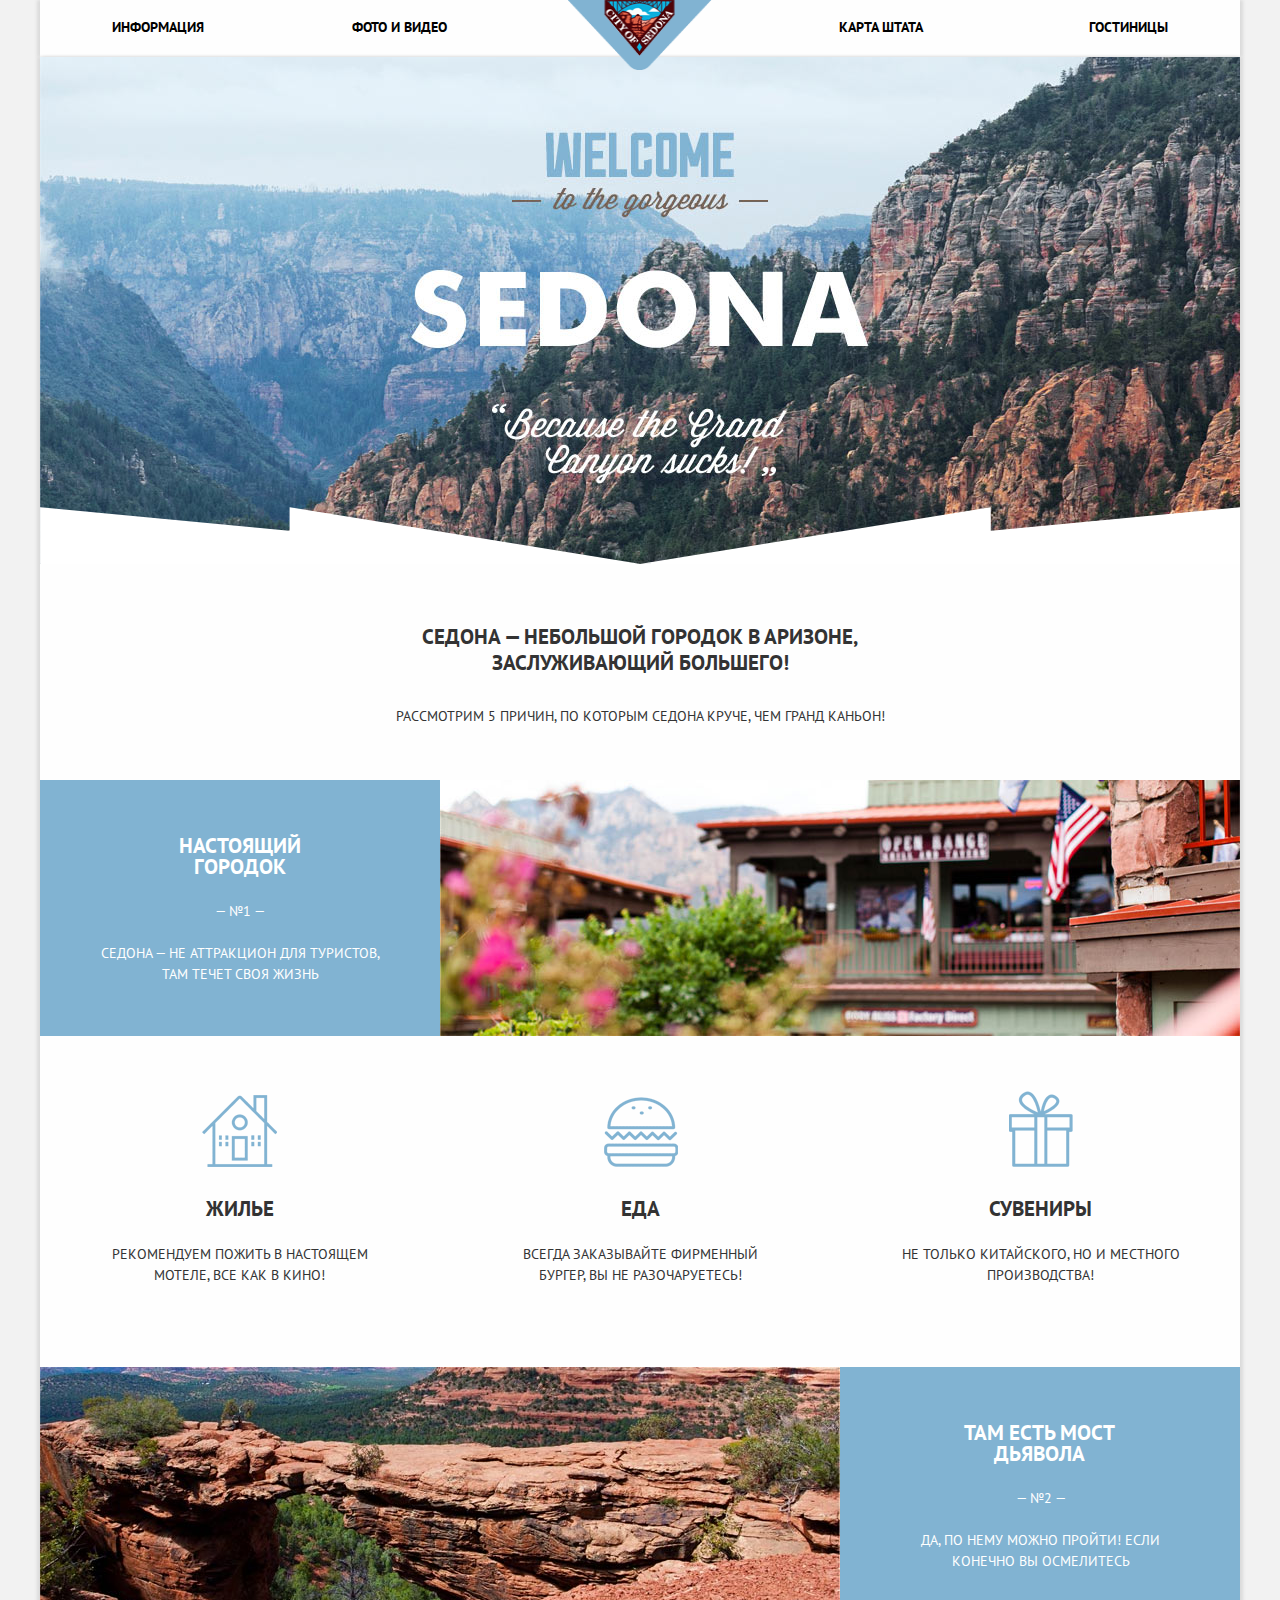
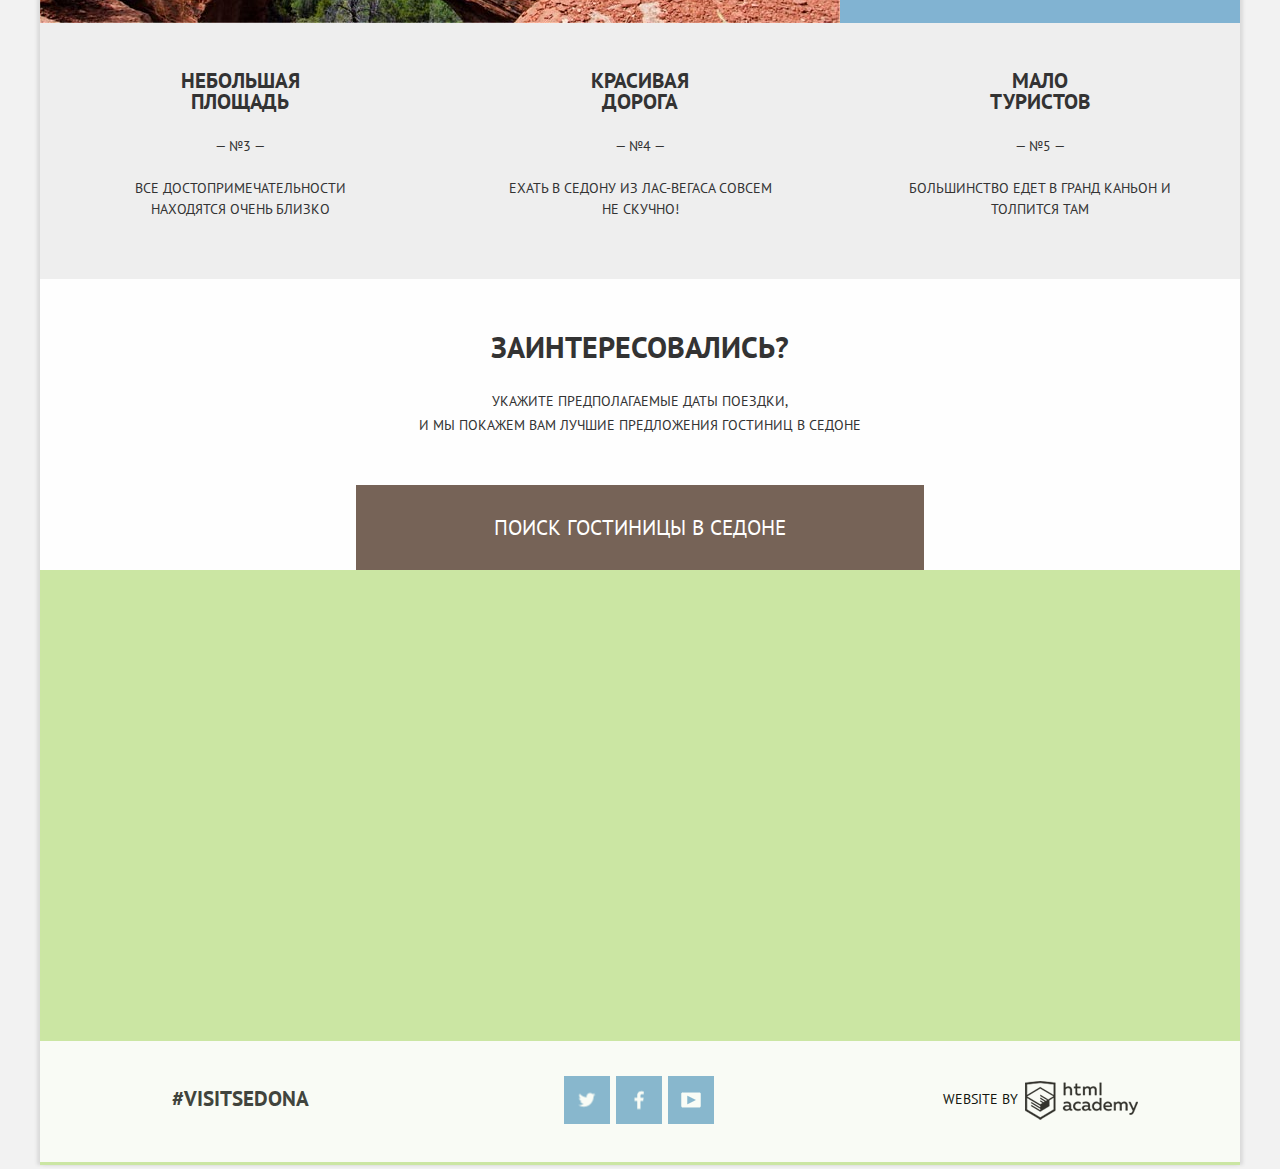
==== commit 6f1b9381: "SecondEditionTwo" ====
--- a/index.html
+++ b/index.html
@@ -87,24 +87,24 @@
             <div class="arr-block clearfix">
               <label class="text-form" for="arrival">Дата заезда: </label>
               <input class="input-date" type="text" name="arrival" id="arrival" placeholder="24 апреля 2016">
-              <button class="btn-calendar"></button>
+              <button class="btn-calendar" type="button"></button>
             </div>
             <div class="arr-block arr-block2 clearfix">
               <label class="text-form" for="eviction">Дата выезда:</label>
               <input class="input-date" type="text" name="eviction" id="eviction" placeholder="4 июля 2016">
-              <button class="btn-calendar"></button>
+              <button class="btn-calendar" type="button"></button>
             </div>
             <div class="adult">
               <label for="adult">Взрослые:</label>
-              <button class="btn-minus"></button>
+              <button class="btn-minus" type="button"></button>
               <input class="people" type="text" name="adult" id="adult" placeholder="2">
-              <button class="btn-plus"></button>
+              <button class="btn-plus" type="button"></button>
             </div>
             <div class="childrens">
               <label for="children">Дети:</label>
-              <button class="btn-minus"></button>
+              <button class="btn-minus" type="button"></button>
               <input class="people" type="text" name="children" id="children" placeholder="0">
-              <button class="btn-plus"></button>
+              <button class="btn-plus" type="button"></button>
             </div>
             <button class="find-btn" type="submit">Найти</buttom>
         </form>
--- a/css/style.min.css
+++ b/css/style.min.css
@@ -1 +1 @@
-body{font-size:14px;font-family:"PT Sans","Arial",sans-serif;font-weight:400;text-transform:uppercase;color:#333;line-height:1.2;background-color:#f2f2f2}h1{font-size:30px}h2{font-size:24px}h3{font-size:21px}.clearfix::after{content:"";display:table;clear:both}.container{width:1200px;margin:0 auto;background-color:#fefefe;box-shadow:3px 0 3px 0 #dbdbdb,-3px 0 3px 0 #dbdbdb}.main-header img{position:absolute;top:0;left:50%;margin-left:-72px;width:144px;height:70px}.main-navigation{position:relative}.main-navigation ul{font-size:0;padding:14px 72px 17px}.navigation{display:inline-block;vertical-align:top;width:240px;font-size:14px;line-height:26px;font-weight:600}.navigation:nth-child(n){float:left;text-align:left}.navigation:nth-child(2n){float:left}.navigation:nth-child(3n),.navigation:nth-child(4n){float:right;text-align:right}.navigation:nth-child(4n){padding-right:5px}.navigation a{text-decoration:none;color:#000}.navigation a:hover{color:#81b3d2}.navigation a:active{color:#b2b2b2}.active-nav a{color:#766357}.active-nav a:hover{color:#604e43}.active-nav a:active{color:#d6d0cc}.sedona-image{width:100%;height:432px;background:url(../img/underline.png) no-repeat 0 100%,url(../img/background.jpg) 0 -57px;background-color:#798ead;margin-bottom:60px;padding-top:75px}.introduction{margin:0 auto;width:575px;padding-bottom:51px;text-align:center}.introduction span{display:inline-block;vertical-align:top;line-height:26px}.main-text{text-align:center;font-size:21px;line-height:26px;margin-bottom:27px}.text-advantage{float:left;width:282px;padding-left:59px;padding-top:55px;padding-right:59px;line-height:21px;min-height:201px;text-align:center;color:#fff;background-color:#81b3d2}.text-advantage h3{width:135px;margin:0 auto 24px}.feel span,.text-advantage span{display:inline-block;vertical-align:top;margin-bottom:21px}.number-one{margin-bottom:21px}.advantage-one img{float:right;width:800px;height:256px}.feel{padding:55px 49px 81px 57px}.feel h3{margin-bottom:23px}.feel div{width:285px;float:left;text-align:center}.feel span{line-height:21px;text-align:center;margin-bottom:0}.feel div:first-child{margin-right:116px}.feel div:first-child img{padding-top:4px;margin-bottom:4px}.feel div:nth-child(2){margin-right:115px}.feel div:nth-child(2) img{padding-top:6px;margin-bottom:4px}.feel div:last-child img{margin-bottom:4px}.second-advantage div{float:right;padding-left:48px;padding-right:70px}.second-advantage h3{width:151px;padding-left:21px}.second-advantage span{display:inline-block;vertical-align:top;width:305px}.second-advantage img{float:left;width:800px;height:256px}.other-advantages{padding:47px 60px 15px 65px;min-height:194px;line-height:21px;background-color:#eee;text-align:center}.other-advantages div{width:270px;float:left}.other-advantages h3{width:120px;margin:0 auto 24px}.other-advantages span{display:inline-block;vertical-align:top;margin-bottom:21px}.other-advantages div:first-child,.other-advantages div:nth-child(2){margin-right:130px}.hotels{text-align:center;padding-top:25px}.hotels h2{font-size:30px;margin-bottom:24px}.hotels span{display:inline-block;vertical-align:top;line-height:24px;margin-bottom:48px}.find{position:relative;margin:0 auto;width:568px;padding-top:30px;padding-bottom:30px;background-color:#766357;color:#fff}.find a{font-size:21px;margin:0;text-decoration:none;color:#fff;cursor:pointer}.map,.map img{z-index:1}.map img{height:595px;width:1200px}.filters{min-height:203px;padding-top:13px;padding-left:72px;padding-right:72px;margin-bottom:0;background-color:#595353;background-image:url(../img/filter.jpg);background-repeat:no-repeat;background-position:0 -55px;color:#fff}.filters h3{font-size:16px}.filters input[type=checkbox]{display:none}.filters input[type=checkbox]+label{display:block;line-height:20px;padding-left:43px;position:relative;cursor:pointer;margin:10px 0 25px}.infrastructure input[type=checkbox]+label{padding-left:40px}.filters input[type=checkbox]+label::before{position:absolute;content:"";display:block;background-image:url(../img/sprite.png);background-repeat:no-repeat;background-position:-521px -5px;width:22px;height:22px;top:0;left:0}.filters input[type=checkbox]:checked+label::before{position:absolute;content:"";top:0;left:0;background-image:url(../img/sprite.png);background-repeat:no-repeat;background-position:-465px -5px;width:26px;height:22px;border:0}.filters input[type=checkbox]:disabled+label::before{background-position:-397px -5px}.checkbox-wrapper{max-width:620}.infrastructure{float:left;width:240px;text-align:left}.house-type{float:left;width:278px;padding-left:13px}.house-type h3,.infrastructure h3{padding-bottom:9px;margin-top:15px}.filter-range{float:right;width:328px;margin-top:13px}.filter-range-title{margin-bottom:10px;font-weight:600;font-size:16px;line-height:21px}.price-controls{position:relative;height:32px;margin-left:10px;margin-bottom:20px;font-size:0;border:2px solid #fff;border-radius:2px}.price-controls::after{content:"";position:absolute;width:2px;height:22px;left:50%;top:50%;transform:translate(-50%,-50%);background:#fff}.price-controls label{display:inline-block;font-size:14px;line-height:30px;vertical-align:top;cursor:pointer}.price-controls .max-price,.price-controls .min-price{width:85px;padding-left:64px}.price-controls input{width:50px;height:30px;margin:0;color:inherit;font:inherit;background:0 0;border:none}.range-controls{position:relative;margin-bottom:32px;width:328px}.range-controls .scale{height:2px;background:rgba(255,255,255,.3);margin-left:15px}.range-controls .bar{width:85%;height:2px;background:#fff}.range-toggle{position:absolute;top:-9px;width:4px;height:4px;background:#ababab;border:8px solid #fff;border-radius:50%;box-shadow:0 2px 1px 0 rgba(0,1,1,.2);cursor:pointer}.min-range-toggle{left:12px}.max-range-toggle{left:80%}.range-toggle:hover{background:#1c4f80}.btn-transparent{display:block;margin:0 auto;padding:5px 31px;font-size:14px;line-height:21px;color:#fff;text-transform:uppercase;background:0 0;border:2px solid #fff;border-radius:2px;cursor:pointer}.btn-transparent:hover{color:#000;background:#fff}.found,.sort{position:relative}.sort{width:1056px;min-height:55px;padding:10px 72px 9px}.sort a,.sort h3,.sort span{display:inline-block;vertical-align:top;margin-right:44px}.sort a,.sort span{font-size:12px;margin-top:28px;margin-right:36px}.sort a{margin-right:29px;text-decoration:none;color:#b2b2b2;border-bottom:1px dotted #81b3d2}.sort a:hover{color:#81b3d2}.sort a:active{color:#000}.sort a.sort-active{border:0;color:#81b3d2}a.down-arrow,a.top-arrow{float:right;background-image:url(../img/sprite.png);background-repeat:no-repeat;background-position:-314px -5px;border-bottom:0;width:11px;height:10px;margin-top:29px;margin-right:12px;opacity:.4}a.down-arrow{background-position:-272px -5px;margin-right:0}a.down-arrow:hover,a.top-arrow:hover{opacity:1}a.top-arrow:active{background-position:-293px -5px}a.down-active-arrow,a.down-arrow:active{background-position:-251px -5px}a.down-active-arrow{opacity:1}.found{padding:30px 72px;min-height:90px;border-top:1px solid #e5e5e5}.found:last-child{border-bottom:1px solid #e5e5e5}.found img{height:90px;width:135px;float:left;margin-right:30px}.name{color:#000}.name:hover{color:#b3d1e4}.name:active{color:#b2b2b2}.about-house{float:left;margin-top:-2px}.about-house h3{margin-top:-3px;margin-bottom:0}.booking,.hotel-type,.more,.price{display:inline-block;vertical-align:top}.hotel-type,.price{width:109px;margin-top:10px;margin-bottom:27px;margin-right:4px}.about-house a{text-decoration:none;margin-top:-10px}.booking,.more{padding:5px 16px;font-weight:600;color:#fff}.more{margin-right:5px;background:#81b3d2}.more:hover{background-color:#669ec0}.more:active{background-color:#5496bd;color:#88b6d1}.booking{background:#766357}.booking:hover{background-color:#604e43}.booking:active{background-color:#503e33;color:#7e7169}.stars{float:right;width:89px;height:17px;background-image:url(../img/sprite.png);background-repeat:no-repeat;background-position:-583px -5px;left:1px}.two-stars{width:42px}.three-stars{width:65px}.rating{display:inline-block;vertical-align:top;position:absolute;right:71px;bottom:32px;padding:5px 14px;background-color:#f2f2f2}.index-footer{position:relative;z-index:12312;width:1200px;background-color:#fefefe;margin:-124px auto 0;opacity:.9;min-height:121px}.main-footer .container{background-color:#fff;min-height:120px;text-align:center}.footer-sedona{float:left;width:240px;margin:0;padding-top:24px;padding-left:80px;padding-right:87px;text-align:center}.footer-social{float:left;width:276px;padding-top:35px;padding-left:55px;text-align:center}.social-btn{display:inline-block;vertical-align:top;width:46px;height:48px;font-size:0;background-color:#81b3d2;position:relative;margin-right:2px}.social-btn::before{position:absolute;content:"";top:50%;left:50%;background-image:url(../img/sprite.png);background-repeat:no-repeat;transform:translate(-50%,-50%)}.social-btn-twit::before{width:17px;height:15px;background-position:-682px -5px}.social-btn-fb::before{width:10px;height:19px;background-position:-501px -5px}.social-btn-play::before{width:20px;height:16px;background-position:-553px -5px}.social-btn-fb:hover,.social-btn-play:hover,.social-btn-twit:hover{background:#669ec0}.social-btn-fb:active,.social-btn-play:active,.social-btn-twit:active{background:#5496bd}.social-btn-fb:active::before,.social-btn-play:active::before,.social-btn-twit:active::before{opacity:.5}.footer-copyright{float:right;width:225px;min-height:40px;margin-right:72px;padding-left:15px;margin-top:41px;padding-top:9px;position:relative;text-align:left}.footer-copyright a{text-decoration:none;color:#000}.footer-copyright a::before{content:"";position:absolute;background-image:url(../img/sprite.png);background-repeat:no-repeat;background-position:-5px -5px;width:113px;height:39px;right:30px;top:-1px}.footer-copyright a:hover::before{background-position:-128px -5px}.footer-copyright a:active::before{background-position:-5px -5px;opacity:.4}@-webkit-keyframes bounce{0%{-webkit-transform:translateY(-20px);-ms-transform:translateY(-20px);transform:translateY(-20px)}30%{-webkit-transform:translateY(40px);-ms-transform:translateY(40px);transform:translateY(40px)}50%{-webkit-transform:translateY(-5px);-ms-transform:translateY(-5px);transform:translateY(-5px)}80%{-webkit-transform:translateY(5px);-ms-transform:translateY(5px);transform:translateY(5px)}to{-webkit-transform:translateY(0);-ms-transform:translateY(0);transform:translateY(0)}}@keyframes bounce{0%{-webkit-transform:translateY(-20px);-ms-transform:translateY(-20px);transform:translateY(-20px)}30%{-webkit-transform:translateY(40px);-ms-transform:translateY(40px);transform:translateY(40px)}50%{-webkit-transform:translateY(-5px);-ms-transform:translateY(-5px);transform:translateY(-5px)}80%{-webkit-transform:translateY(5px);-ms-transform:translateY(5px);transform:translateY(5px)}to{-webkit-transform:translateY(0);-ms-transform:translateY(0);transform:translateY(0)}}.find-form{position:absolute;font-weight:600;margin-top:31px;padding-top:55px;padding-left:54px;padding-right:53px;text-align:left;background-color:#fff;color:#000;-webkit-animation:bounce .8s;animation:bounce .8s}.arr-block{position:relative}.btn-calendar{position:absolute;width:21px;height:22px;background-image:url(../img/sprite.png);background-position:-335px -5px;background-repeat:no-repeat;background-color:transparent;right:10px;top:7px;z-index:2;border:none;opacity:.5}.find-form input:hover{background-color:#ebebeb}.find-form input:focus{background-color:#fff;outline:#e5e5e5 solid 2px}.text-form{position:relative;margin-top:10px}.input-date,.people{font-size:14px;font-weight:600;height:37px;background:#f2f2f2;border:0}.input-date{position:relative;float:right;text-transform:uppercase;margin-bottom:29px;width:300px;padding-left:10px;padding-right:35px}.people{text-align:center;line-height:37px;width:23px;padding-left:45px;padding-right:45px}.adult,.childrens{position:relative;display:inline-block;vertical-align:top;width:230px}.childrens{height:37px;width:180px;text-align:left}.adult input,.childrens,.childrens input{float:right}.adult label,.arr-block label,.childrens label{display:inline-block;vertical-align:top;margin-top:10px}.btn-minus,.btn-plus{position:absolute;width:12px;height:3px;background-position:-709px -5px;background-repeat:no-repeat;background-image:url(../img/sprite.png);background-color:transparent;top:17px;right:90px;opacity:.5;border:none}.btn-plus{width:11px;height:11px;background-position:-753px -5px;top:13px;right:15px}.btn-calendar:hover,.btn-minus:hover,.btn-plus:hover{opacity:1}.btn-plus:active{background-position:-774px -5px}.btn-minus:active{background-position:-731px -5px}.btn-calendar:active{background-position:-366px -5px}.btn-calendar,.btn-minus:focus,.btn-plus:focus{outline:none}.find-btn{width:459px;height:58px;margin-top:52px;margin-bottom:55px;font-size:21px;line-height:48px;color:#fff;text-align:center;text-transform:uppercase;background-color:#81b3d2;border:none}.find-btn:hover{background-color:#669ec0}.find-btn:active{background-color:#5496bd;color:#81b2ce}.close-form{display:none}::-webkit-input-placeholder{color:#000;font-weight:600}:-moz-placeholder,::-moz-placeholder{color:#000;font-weight:600}:-ms-input-placeholder{color:#000;font-weight:600}
+body{font-size:14px;font-family:"PT Sans","Arial",sans-serif;font-weight:400;text-transform:uppercase;color:#333;line-height:1.2;background-color:#f2f2f2}h1{font-size:30px}h2{font-size:24px}h3{font-size:21px}.clearfix::after{content:"";display:table;clear:both}.container{width:1200px;margin:0 auto;background-color:#fefefe;box-shadow:3px 0 3px 0 #dbdbdb,-3px 0 3px 0 #dbdbdb}.main-header img{position:absolute;top:0;left:50%;margin-left:-72px;width:144px;height:70px}.main-navigation{position:relative}.main-navigation ul{font-size:0;padding:14px 72px 17px}.navigation{display:inline-block;vertical-align:top;width:240px;font-size:14px;line-height:26px;font-weight:600}.navigation:nth-child(n){float:left;text-align:left}.navigation:nth-child(2n){float:left}.navigation:nth-child(3n),.navigation:nth-child(4n){float:right;text-align:right}.navigation:nth-child(4n){padding-right:5px}.navigation a{text-decoration:none;color:#000}.navigation a:hover{color:#81b3d2}.navigation a:active{color:#b2b2b2}.active-nav a{color:#766357}.active-nav a:hover{color:#604e43}.active-nav a:active{color:#d6d0cc}.sedona-image{width:100%;height:432px;background:url(../img/underline.png) no-repeat 0 100%,url(../img/background.jpg) 0 -57px;background-color:#798ead;margin-bottom:60px;padding-top:75px}.introduction{margin:0 auto;width:575px;padding-bottom:51px;text-align:center}.introduction span{display:inline-block;vertical-align:top;line-height:26px}.main-text{text-align:center;font-size:21px;line-height:26px;margin-bottom:27px}.text-advantage{float:left;width:282px;padding-left:59px;padding-top:55px;padding-right:59px;line-height:21px;min-height:201px;text-align:center;color:#fff;background-color:#81b3d2}.text-advantage h3{width:135px;margin:0 auto 24px}.feel span,.text-advantage span{display:inline-block;vertical-align:top;margin-bottom:21px}.number-one{margin-bottom:21px}.advantage-one img{float:right;width:800px;height:256px}.feel{padding:55px 49px 81px 57px}.feel h3{margin-bottom:23px}.feel div{width:285px;float:left;text-align:center}.feel span{line-height:21px;text-align:center;margin-bottom:0}.feel div:first-child{margin-right:116px}.feel div:first-child img{padding-top:4px;margin-bottom:4px}.feel div:nth-child(2){margin-right:115px}.feel div:nth-child(2) img{padding-top:6px;margin-bottom:4px}.feel div:last-child img{margin-bottom:4px}.second-advantage div{float:right;padding-left:48px;padding-right:70px}.second-advantage h3{width:151px;padding-left:21px}.second-advantage span{display:inline-block;vertical-align:top;width:305px}.second-advantage img{float:left;width:800px;height:256px}.other-advantages{padding:47px 60px 15px 65px;min-height:194px;line-height:21px;background-color:#eee;text-align:center}.other-advantages div{width:270px;float:left}.other-advantages h3{width:120px;margin:0 auto 24px}.other-advantages span{display:inline-block;vertical-align:top;margin-bottom:21px}.other-advantages div:first-child,.other-advantages div:nth-child(2){margin-right:130px}.hotels{text-align:center;padding-top:25px}.hotels h2{font-size:30px;margin-bottom:24px}.hotels span{display:inline-block;vertical-align:top;line-height:24px;margin-bottom:48px}.find{position:relative;margin:0 auto;width:568px;padding-top:30px;padding-bottom:30px;background-color:#766357;color:#fff}.find a{font-size:21px;margin:0;text-decoration:none;color:#fff;cursor:pointer}.map{background-color:#cbe6a3}.map,.map img{height:595px;width:1200px;z-index:1}.filters{min-height:203px;padding-top:13px;padding-left:72px;padding-right:72px;margin-bottom:0;background-color:#595353;background-image:url(../img/filter.jpg);background-repeat:no-repeat;background-position:0 -55px;color:#fff}.filters h3{font-size:16px}.filters input[type=checkbox]{display:none}.filters input[type=checkbox]+label{display:block;line-height:20px;padding-left:43px;position:relative;cursor:pointer;margin:10px 0 25px}.infrastructure input[type=checkbox]+label{padding-left:40px}.filters input[type=checkbox]+label::before{position:absolute;content:"";display:block;background-image:url(../img/sprite.png);background-repeat:no-repeat;background-position:-521px -5px;width:22px;height:22px;top:0;left:0}.filters input[type=checkbox]:checked+label::before{position:absolute;content:"";top:0;left:0;background-image:url(../img/sprite.png);background-repeat:no-repeat;background-position:-465px -5px;width:26px;height:22px;border:0}.filters input[type=checkbox]:disabled+label::before{background-position:-397px -5px}.checkbox-wrapper{max-width:620}.infrastructure{float:left;width:240px;text-align:left}.house-type{float:left;width:278px;padding-left:13px}.house-type h3,.infrastructure h3{padding-bottom:9px;margin-top:15px}.filter-range{float:right;width:328px;margin-top:13px}.filter-range-title{margin-bottom:10px;font-weight:600;font-size:16px;line-height:21px}.price-controls{position:relative;height:32px;margin-left:10px;margin-bottom:20px;font-size:0;border:2px solid #fff;border-radius:2px}.price-controls::after{content:"";position:absolute;width:2px;height:22px;left:50%;top:50%;transform:translate(-50%,-50%);background:#fff}.price-controls label{display:inline-block;font-size:14px;line-height:30px;vertical-align:top;cursor:pointer}.price-controls .max-price,.price-controls .min-price{width:85px;padding-left:64px}.price-controls input{width:50px;height:30px;margin:0;color:inherit;font:inherit;background:0 0;border:none}.range-controls{position:relative;margin-bottom:32px;width:328px}.range-controls .scale{height:2px;background:rgba(255,255,255,.3);margin-left:15px}.range-controls .bar{width:85%;height:2px;background:#fff}.range-toggle{position:absolute;top:-9px;width:4px;height:4px;background:#ababab;border:8px solid #fff;border-radius:50%;box-shadow:0 2px 1px 0 rgba(0,1,1,.2);cursor:pointer}.min-range-toggle{left:12px}.max-range-toggle{left:80%}.range-toggle:hover{background:#1c4f80}.btn-transparent{display:block;margin:0 auto;padding:5px 31px;font-size:14px;line-height:21px;color:#fff;text-transform:uppercase;background:0 0;border:2px solid #fff;border-radius:2px;cursor:pointer}.btn-transparent:hover{color:#000;background:#fff}.found,.sort{position:relative}.sort{width:1056px;min-height:55px;padding:10px 72px 9px}.sort a,.sort h3,.sort span{display:inline-block;vertical-align:top;margin-right:44px}.sort a,.sort span{font-size:12px;margin-top:28px;margin-right:36px}.sort a{margin-right:29px;text-decoration:none;color:#b2b2b2;border-bottom:1px dotted #81b3d2}.sort a:hover{color:#81b3d2}.sort a:active{color:#000}.sort a.sort-active{border:0;color:#81b3d2}a.down-arrow,a.top-arrow{float:right;background-image:url(../img/sprite.png);background-repeat:no-repeat;background-position:-314px -5px;border-bottom:0;width:11px;height:10px;margin-top:29px;margin-right:12px;opacity:.4}a.down-arrow{background-position:-272px -5px;margin-right:0}a.down-arrow:hover,a.top-arrow:hover{opacity:1}a.top-arrow:active{background-position:-293px -5px}a.down-active-arrow,a.down-arrow:active{background-position:-251px -5px}a.down-active-arrow{opacity:1}.found{padding:30px 72px;min-height:90px;border-top:1px solid #e5e5e5}.found:last-child{border-bottom:1px solid #e5e5e5}.found img{height:90px;width:135px;float:left;margin-right:30px}.name{color:#000}.name:hover{color:#b3d1e4}.name:active{color:#b2b2b2}.about-house{float:left;margin-top:-2px}.about-house h3{margin-top:-3px;margin-bottom:0}.booking,.hotel-type,.more,.price{display:inline-block;vertical-align:top}.hotel-type,.price{width:109px;margin-top:10px;margin-bottom:27px;margin-right:4px}.about-house a{text-decoration:none;margin-top:-10px}.booking,.more{padding:5px 16px;font-weight:600;color:#fff}.more{margin-right:5px;background:#81b3d2}.more:hover{background-color:#669ec0}.more:active{background-color:#5496bd;color:#88b6d1}.booking{background:#766357}.booking:hover{background-color:#604e43}.booking:active{background-color:#503e33;color:#7e7169}.stars{float:right;width:89px;height:17px;background-image:url(../img/sprite.png);background-repeat:no-repeat;background-position:-583px -5px;left:1px}.two-stars{width:42px}.three-stars{width:65px}.rating{display:inline-block;vertical-align:top;position:absolute;right:71px;bottom:32px;padding:5px 14px;background-color:#f2f2f2}.index-footer{position:relative;z-index:12312;width:1200px;background-color:#fefefe;margin:-124px auto 0;opacity:.9;min-height:121px}.main-footer .container{background-color:#fff;min-height:120px;text-align:center}.footer-sedona{float:left;width:240px;margin:0;padding-top:24px;padding-left:80px;padding-right:87px;text-align:center}.footer-social{float:left;width:276px;padding-top:35px;padding-left:55px;text-align:center}.social-btn{display:inline-block;vertical-align:top;width:46px;height:48px;font-size:0;background-color:#81b3d2;position:relative;margin-right:2px}.social-btn::before{position:absolute;content:"";top:50%;left:50%;background-image:url(../img/sprite.png);background-repeat:no-repeat;transform:translate(-50%,-50%)}.social-btn-twit::before{width:17px;height:15px;background-position:-682px -5px}.social-btn-fb::before{width:10px;height:19px;background-position:-501px -5px}.social-btn-play::before{width:20px;height:16px;background-position:-553px -5px}.social-btn-fb:hover,.social-btn-play:hover,.social-btn-twit:hover{background:#669ec0}.social-btn-fb:active,.social-btn-play:active,.social-btn-twit:active{background:#5496bd}.social-btn-fb:active::before,.social-btn-play:active::before,.social-btn-twit:active::before{opacity:.5}.footer-copyright{float:right;width:225px;min-height:40px;margin-right:72px;padding-left:15px;margin-top:41px;padding-top:9px;position:relative;text-align:left}.footer-copyright a{text-decoration:none;color:#000}.footer-copyright a::before{content:"";position:absolute;background-image:url(../img/sprite.png);background-repeat:no-repeat;background-position:-5px -5px;width:113px;height:39px;right:30px;top:-1px}.footer-copyright a:hover::before{background-position:-128px -5px}.footer-copyright a:active::before{background-position:-5px -5px;opacity:.4}@-webkit-keyframes bounce{0%{-webkit-transform:translateY(-20px);-ms-transform:translateY(-20px);transform:translateY(-20px)}30%{-webkit-transform:translateY(40px);-ms-transform:translateY(40px);transform:translateY(40px)}50%{-webkit-transform:translateY(-5px);-ms-transform:translateY(-5px);transform:translateY(-5px)}80%{-webkit-transform:translateY(5px);-ms-transform:translateY(5px);transform:translateY(5px)}to{-webkit-transform:translateY(0);-ms-transform:translateY(0);transform:translateY(0)}}@keyframes bounce{0%{-webkit-transform:translateY(-20px);-ms-transform:translateY(-20px);transform:translateY(-20px)}30%{-webkit-transform:translateY(40px);-ms-transform:translateY(40px);transform:translateY(40px)}50%{-webkit-transform:translateY(-5px);-ms-transform:translateY(-5px);transform:translateY(-5px)}80%{-webkit-transform:translateY(5px);-ms-transform:translateY(5px);transform:translateY(5px)}to{-webkit-transform:translateY(0);-ms-transform:translateY(0);transform:translateY(0)}}.find-form{position:absolute;font-weight:600;margin-top:31px;padding-top:55px;padding-left:54px;padding-right:53px;text-align:left;background-color:#fff;color:#000;-webkit-animation:bounce .8s;animation:bounce .8s}.arr-block{position:relative}.btn-calendar{position:absolute;width:21px;height:22px;background-image:url(../img/sprite.png);background-position:-335px -5px;background-repeat:no-repeat;background-color:transparent;right:10px;top:7px;z-index:2;border:none;opacity:.5}.find-form input:hover{background-color:#ebebeb}.find-form input:focus{background-color:#fff;outline:#e5e5e5 solid 2px}.text-form{position:relative;margin-top:10px}.input-date,.people{font-size:14px;font-weight:600;height:37px;background:#f2f2f2;border:0}.input-date{position:relative;float:right;text-transform:uppercase;margin-bottom:29px;width:300px;padding-left:10px;padding-right:35px}.people{text-align:center;line-height:37px;width:23px;padding-left:45px;padding-right:45px}.adult,.childrens{position:relative;display:inline-block;vertical-align:top;width:230px}.childrens{height:37px;width:180px;text-align:left}.adult input,.childrens,.childrens input{float:right}.adult label,.arr-block label,.childrens label{display:inline-block;vertical-align:top;margin-top:10px}.btn-minus,.btn-plus{position:absolute;width:12px;height:3px;background-position:-709px -5px;background-repeat:no-repeat;background-image:url(../img/sprite.png);background-color:transparent;top:17px;right:90px;opacity:.5;border:none}.btn-plus{width:11px;height:11px;background-position:-753px -5px;top:13px;right:15px}.btn-calendar:hover,.btn-minus:hover,.btn-plus:hover{opacity:1}.btn-plus:active{background-position:-774px -5px}.btn-minus:active{background-position:-731px -5px}.btn-calendar:active{background-position:-366px -5px}.btn-calendar,.btn-minus:focus,.btn-plus:focus{outline:none}.find-btn{width:459px;height:58px;margin-top:52px;margin-bottom:55px;font-size:21px;line-height:48px;color:#fff;text-align:center;text-transform:uppercase;background-color:#81b3d2;border:none}.find-btn:hover{background-color:#669ec0}.find-btn:active{background-color:#5496bd;color:#81b2ce}.close-form{display:none}::-webkit-input-placeholder{color:#000;font-weight:600}:-moz-placeholder,::-moz-placeholder{color:#000;font-weight:600}:-ms-input-placeholder{color:#000;font-weight:600}
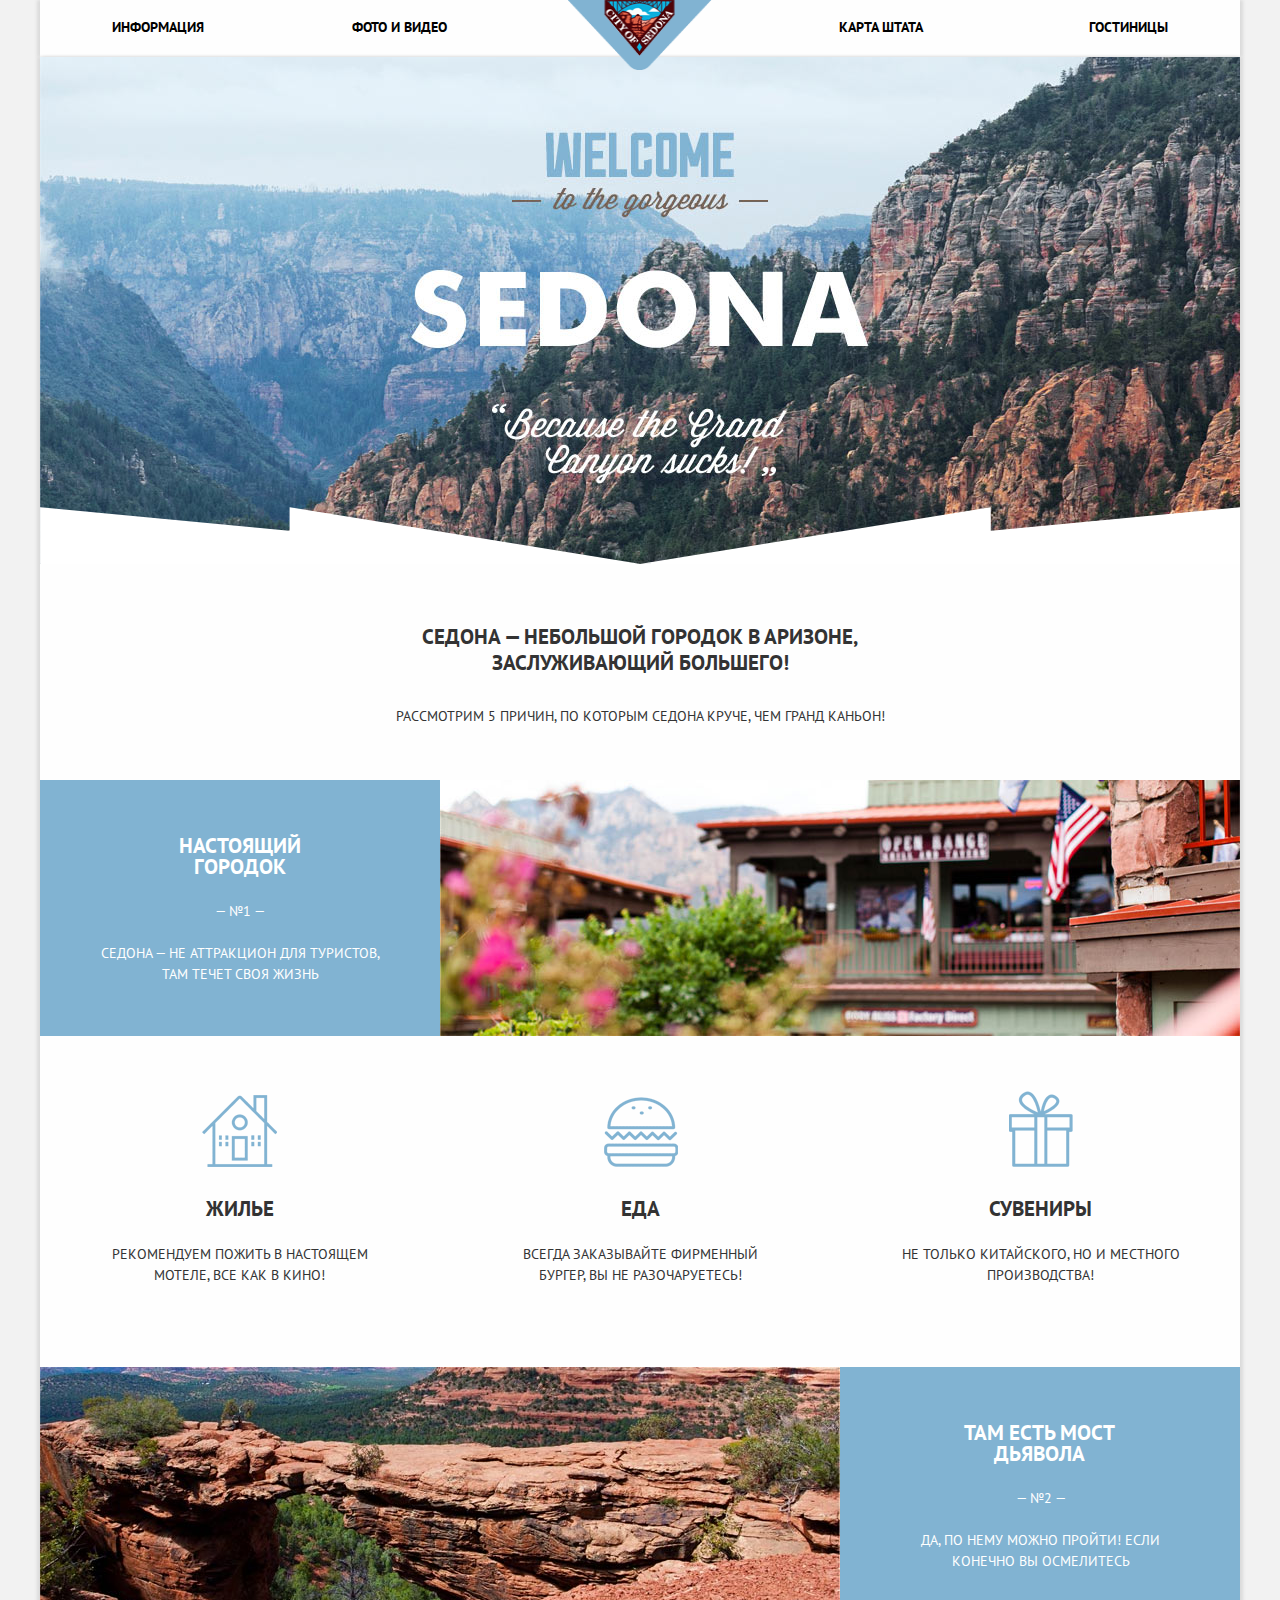
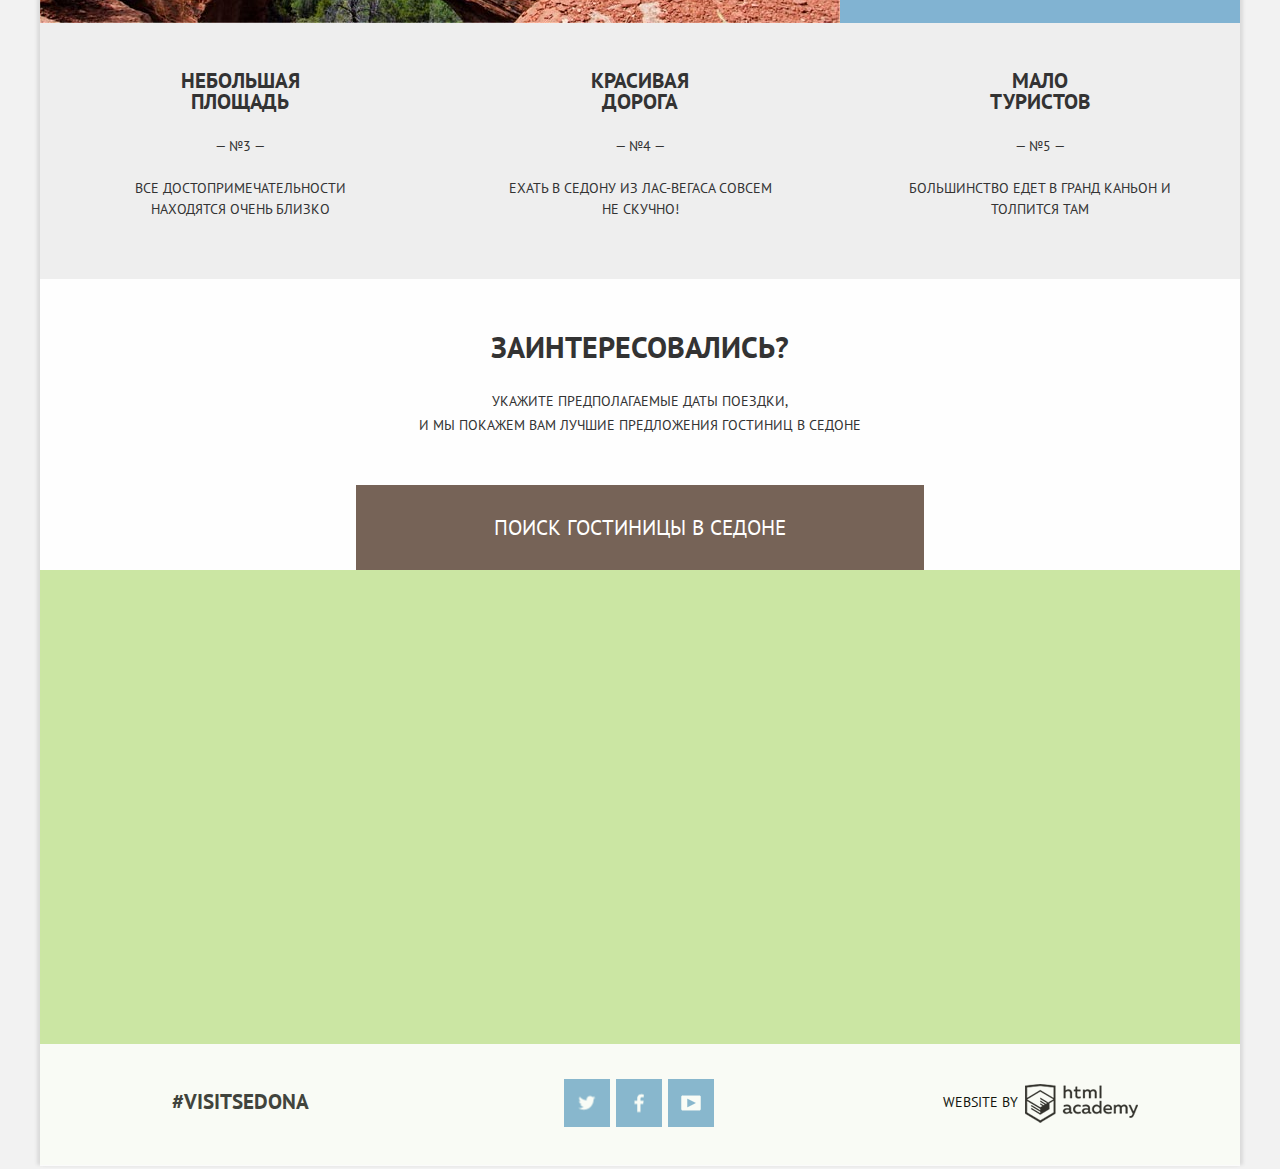
==== commit 5d0f2cf1: "SecondEdition3" ====
--- a/index.html
+++ b/index.html
@@ -5,7 +5,7 @@
     <title>HTML Academy: Седона</title>
     <link href="https://fonts.googleapis.com/css?family=PT+Sans:400,700&amp;subset=cyrillic" rel="stylesheet">
     <link rel="stylesheet" href="css/normalize.min.css">
-    <link rel="stylesheet" href="css/style.min.css">
+    <link rel="stylesheet" href="css/style.css">
   </head>
   <body>
     <header class="main-header">
--- a/css/style.css
+++ b/css/style.css
@@ -0,0 +1,964 @@
+body{
+  font-size: 14px;
+  font-family: "PT Sans", "Arial", sans-serif;
+  font-weight: 400;
+  line-height: 1.2;
+  text-transform: uppercase;
+  color: #333333;
+  background-color: #f2f2f2;
+}
+h1{
+  font-size: 30px;
+}
+h2{
+  font-size: 24px;
+}
+h3{
+  font-size: 21px;
+}
+.clearfix::after{
+  content: "";
+  display: table;
+  clear: both;
+}
+.container{
+  width: 1200px;
+  margin: 0 auto;
+  background-color: #fefefe;
+  box-shadow: 3px 0 3px 0 #dbdbdb,
+              -3px 0 3px 0 #dbdbdb;
+}
+.main-header img{
+  position: absolute;
+  width: 144px;
+  height: 70px;
+  top: 0;
+  left: 50%;
+  margin-left: -72px;
+}
+.main-navigation{
+  position: relative;
+}
+.main-navigation ul{
+  font-size: 0;
+  padding: 0;
+  padding-bottom: 17px;
+  padding-top: 14px;
+  padding-left: 72px;
+  padding-right: 72px;
+}
+.navigation{
+  display: inline-block;
+  vertical-align: top;
+  width: 240px;
+  font-size: 14px;
+  font-weight: 600;
+  line-height: 26px;
+}
+.navigation:nth-child(n){
+  float: left;
+  text-align: left;
+}
+.navigation:nth-child(2n){
+  float: left;
+}
+.navigation:nth-child(3n){
+  float: right;
+  text-align: right;
+}
+.navigation:nth-child(4n){
+  float: right;
+  text-align: right;
+  padding-right: 5px;
+}
+.navigation a{
+  color: #000000;
+  text-decoration: none;
+}
+.navigation a:hover{
+  color: #81b3d2;
+}
+.navigation a:active{
+  color: #b2b2b2;
+}
+.active-nav a{
+  color: #766357;
+}
+.active-nav a:hover{
+  color: #604e43;
+}
+.active-nav a:active{
+  color: #d6d0cc;
+}
+.sedona-image{
+  width: 100%;
+  height: 432px;
+  background: url("../img/underline.png") no-repeat 0 100% ,
+              url("../img/background.jpg") 0 -57px;
+  background-color: #798ead;
+  margin-bottom: 60px;
+  padding-top: 75px;
+}
+.introduction{
+  width: 575px;
+  text-align: center;
+  margin: 0 auto;
+  padding-bottom: 51px;
+}
+.introduction span {
+  display: inline-block;
+  vertical-align: top;
+  line-height: 26px;
+}
+.main-text{
+  text-align: center;
+  font-size: 21px;
+  line-height: 26px;
+  margin-bottom: 27px;
+}
+.text-advantage{
+  float: left;
+  width: 282px;
+  min-height: 201px;
+  line-height: 21px;
+  text-align: center;
+  padding-left: 59px;
+  padding-top: 55px;
+  padding-right: 59px;
+  color: #ffffff;
+  background-color: #81b3d2;
+}
+.text-advantage h3{
+  width: 135px;
+  margin: 0 auto;
+  margin-bottom: 24px;
+}
+.text-advantage span{
+  display: inline-block;
+  vertical-align: top;
+  margin-bottom: 21px;
+}
+.number-one{
+  margin-bottom: 21px;
+}
+.advantage-one img{
+  float: right;
+  width: 800px;
+  height: 256px;
+}
+.feel{
+  padding-top: 55px;
+  padding-left: 57px;
+  padding-right: 49px;;
+  padding-bottom: 81px;
+}
+.feel h3{
+  margin-bottom: 23px;
+}
+.feel div{
+  width: 285px;
+  float: left;
+  text-align: center;
+}
+.feel span{
+  display: inline-block;
+  vertical-align: top;
+  line-height: 21px;
+  text-align: center;
+  margin-bottom: 0;
+}
+.feel div:first-child{
+  margin-right: 116px;
+}
+.feel div:first-child img{
+  padding-top: 4px;
+  margin-bottom: 4px;
+}
+.feel div:nth-child(2){
+  margin-right: 115px;
+}
+.feel div:nth-child(2) img{
+  padding-top: 6px;
+  margin-bottom: 4px;
+}
+.feel div:last-child img{
+  margin-bottom: 4px;
+}
+.second-advantage div{
+  float: right;
+  padding-left: 48px;
+  padding-right: 70px;
+}
+.second-advantage h3{
+  width: 151px;
+  padding-left: 21px;
+}
+.second-advantage span{
+  display: inline-block;
+  vertical-align: top;
+  width: 305px;
+}
+.second-advantage img{
+  float: left;
+  width: 800px;
+  height: 256px;
+}
+.other-advantages{
+  min-height: 194px;
+  line-height: 21px;
+  text-align: center;
+  background-color: #eeeeee;
+  padding-top: 47px;
+  padding-left: 65px;
+  padding-right: 60px;
+  padding-bottom: 15px;
+}
+.other-advantages div{
+  width: 270px;
+  float: left;
+}
+.other-advantages h3{
+  width: 120px;
+  margin: 0 auto;
+  margin-bottom: 24px;
+}
+.other-advantages span{
+  display: inline-block;
+  vertical-align: top;
+  margin-bottom: 21px;
+}
+.other-advantages div:first-child,
+.other-advantages div:nth-child(2){
+  margin-right: 130px;
+}
+.hotels{
+  text-align: center;
+  padding-top: 25px;
+}
+.hotels h2{
+  font-size: 30px;
+  margin-bottom: 24px;
+}
+.hotels span{
+  display: inline-block;
+  vertical-align: top;
+  line-height: 24px;
+  margin-bottom: 48px;
+}
+.find{
+  position: relative;
+  width: 568px;
+  color: #ffffff;
+  background-color: #766357;
+  padding-top: 30px;
+  padding-bottom: 30px;
+  margin: 0 auto;
+}
+.find a{
+  font-size: 21px;
+  text-decoration: none;
+  color: #ffffff;
+  cursor: pointer;
+  margin: 0;
+}
+.map{
+  width: 1200px;
+  height: 595px;
+  background-color: #cbe6a3;
+  z-index: 1;
+}
+.map img{
+  height: 595px;
+  width: 1200px;
+  z-index: 1;
+}
+.filters{
+  min-height: 203px;
+  color: #ffffff;
+  background-color: #595353;
+  background-image: url("../img/filter.jpg") ;
+  background-repeat: no-repeat;
+  background-position: 0 -55px;
+  padding-top: 13px;
+  padding-left: 72px;
+  padding-right: 72px;
+  margin-bottom: 0;
+}
+.filters h3{
+  font-size: 16px;
+}
+.filters input[type="checkbox"]{
+  display: none;
+}
+.filters input[type="checkbox"] + label{
+  position: relative;
+  display: block;
+  line-height: 20px;
+  cursor: pointer;
+  padding-left: 43px;
+  margin: 10px 0;
+  margin-bottom: 25px;
+}
+.infrastructure input[type="checkbox"] + label{
+  padding-left: 40px;
+}
+.filters input[type="checkbox"] + label::before{
+  position: absolute;
+  content: "";
+  display: block;
+  width: 22px;
+  height: 22px;
+  background-image: url("../img/sprite.png");
+  background-repeat: no-repeat;
+  background-position: -521px -5px;
+  top: 0;
+  left: 0;
+}
+.filters input[type="checkbox"]:checked + label::before{
+  position: absolute;
+  content: "";
+  width: 26px;
+  height: 22px;
+  background-image: url("../img/sprite.png");
+  background-repeat: no-repeat;
+  background-position: -465px -5px;
+  top: 0;
+  left: 0;
+  border: 0;
+}
+.filters input[type="checkbox"]:disabled + label::before{
+  background-position: -397px -5px;
+}
+.checkbox-wrapper{
+  max-width: 620;
+}
+.infrastructure{
+  float: left;
+  text-align: left;
+  width: 240px;
+}
+.house-type{
+  float: left;
+  width: 278px;
+  padding-left: 13px;
+}
+.infrastructure h3,
+.house-type h3{
+  padding-bottom: 9px;
+  margin-top: 15px;
+}
+.filter-range{
+  float: right;
+  width: 328px;
+  margin-top: 13px;
+}
+.filter-range-title{
+  margin-bottom: 10px;
+  font-weight: 600;
+  font-size: 16px;
+  line-height: 21px;
+}
+.price-controls{
+  position: relative;
+  height: 32px;
+  font-size: 0;
+  border: 2px solid #ffffff;
+  border-radius: 2px;
+  margin-left: 10px;
+  margin-bottom: 20px;
+}
+.price-controls::after{
+  content: "";
+  position: absolute;
+  width: 2px;
+  height: 22px;
+  left: 50%;
+  top: 50%;
+  transform: translate(-50%, -50%);
+  background: #ffffff;
+}
+.price-controls label{
+  display: inline-block;
+  vertical-align: top;
+  font-size: 14px;
+  line-height: 30px;
+  vertical-align: top;
+  cursor: pointer;
+}
+.price-controls .min-price,
+.price-controls .max-price{
+  width: 85px;
+  padding-left: 64px;
+}
+.price-controls input{
+  width: 50px;
+  height: 30px;
+  margin: 0;
+  color: inherit;
+  font: inherit;
+  background: none;
+  border: none;
+}
+.range-controls{
+  position: relative;
+  margin-bottom: 32px;
+  width: 328px;
+}
+.range-controls .scale{
+  height: 2px;
+  background: rgba(255, 255, 255, 0.3);
+  margin-left: 15px;
+}
+.range-controls .bar{
+  width: 85%;
+  height: 2px;
+  background: #ffffff;
+}
+.range-toggle{
+  position: absolute;
+  top: -9px;
+  width: 4px;
+  height: 4px;
+  background: #ababab;
+  border: 8px solid #ffffff;
+  border-radius: 50%;
+  box-shadow: 0 2px 1px 0 rgba(0, 1, 1, 0.2);
+  cursor: pointer;
+}
+.min-range-toggle{
+  left: 12px;
+}
+.max-range-toggle{
+  left: 80%;
+}
+.range-toggle:hover{
+  background: #1c4f80;
+}
+.btn-transparent{
+  display: block;
+  margin: 0 auto;
+  padding: 5px 31px;
+  font-size: 14px;
+  line-height: 21px;
+  color: #ffffff;
+  text-transform: uppercase;
+  background: transparent;
+  border: 2px solid #ffffff;
+  border-radius: 2px;
+  cursor: pointer;
+}
+.btn-transparent:hover{
+  color: #000000;
+  background: #ffffff;
+}
+.sort{
+  position: relative;
+  min-height: 55px;
+  width: 1056px;
+  padding-left: 72px;
+  padding-right: 72px;
+  padding-top: 10px;
+  padding-bottom: 9px;
+}
+.sort h3{
+  display: inline-block;
+  vertical-align: top;
+  margin-right: 44px;
+}
+.sort span{
+  display: inline-block;
+  vertical-align: top;
+  font-size: 12px;
+  margin-top: 28px;
+  margin-right: 36px;
+}
+.sort a{
+  display: inline-block;
+  vertical-align: top;
+  font-size: 12px;
+  text-decoration: none;
+  color: #b2b2b2;
+  margin-top: 28px;
+  margin-right: 29px;
+  border-bottom: 1px dotted #81b3d2;
+}
+.sort a:hover{
+  color: #81b3d2;
+}
+.sort a:active{
+  color: #000000;
+}
+.sort a.sort-active{
+  border: 0;
+  color: #81b3d2;
+}
+a.top-arrow{
+  float: right;
+  width: 11px;
+  height: 10px;
+  background-image: url("../img/sprite.png");
+  background-repeat: no-repeat;
+  background-position: -314px -5px;
+  border-bottom: 0;
+  margin-top: 29px;
+  margin-right: 12px;
+  opacity: 0.4;
+}
+a.down-arrow{
+  float: right;
+  width: 11px;
+  height: 10px;
+  background-image: url("../img/sprite.png");
+  background-repeat: no-repeat;
+  background-position: -272px -5px;
+  border-bottom: 0;
+  margin-right: 0;
+  margin-top: 29px;
+  opacity: 0.4;
+}
+a.top-arrow:hover,
+a.down-arrow:hover{
+  opacity: 1;
+}
+a.top-arrow:active{
+  background-position: -293px -5px;
+}
+a.down-arrow:active{
+  background-position: -251px -5px;
+}
+a.down-active-arrow{
+  background-position: -251px -5px;
+  opacity: 1;
+}
+.found{
+  position: relative;
+  min-height: 90px;
+  padding-top: 30px;
+  padding-bottom: 30px;
+  padding-left: 72px;
+  padding-right: 72px;
+  border-top: 1px solid #e5e5e5;
+}
+.found:last-child{
+  border-bottom: 1px solid #e5e5e5;
+}
+.found img{
+  float: left;
+  height: 90px;
+  width: 135px;
+  margin-right: 30px;
+}
+.name{
+  color: #000000;
+}
+.name:hover{
+  color: #b3d1e4;
+}
+.name:active{
+  color: #b2b2b2;
+}
+.about-house{
+  float: left;
+  margin-top: -2px;
+}
+.about-house h3{
+  margin-top: -3px;
+  margin-bottom: 0;
+}
+.hotel-type,
+.price{
+  display: inline-block;
+  vertical-align: top;
+  width: 109px;
+  margin-top: 10px;
+  margin-bottom: 27px;
+  margin-right: 4px;
+}
+.about-house a{
+  text-decoration: none;
+  margin-top: -10px;
+}
+.more{
+  display: inline-block;
+  vertical-align: top;
+  font-weight: 600;
+  color: #ffffff;
+  background-color: #81b3d2;
+  padding-top: 5px;
+  padding-left: 16px;
+  padding-right: 16px;
+  padding-bottom: 5px;
+  margin-right: 5px;
+}
+.more:hover{
+  background-color: #669ec0;
+}
+.more:active{
+  background-color: #5496bd;
+  color: #88b6d1;
+}
+.booking{
+  display: inline-block;
+  vertical-align: top;
+  font-weight: 600;
+  color: #ffffff;
+  background-color: #766357;
+  padding-top: 5px;
+  padding-left: 16px;
+  padding-right: 16px;
+  padding-bottom: 5px;
+}
+.booking:hover{
+  background-color: #604e43;
+}
+.booking:active{
+  color: #7e7169;
+  background-color: #503e33;
+}
+.stars{
+  float: right;
+  width: 89px;
+  height: 17px;
+  background-image: url("../img/sprite.png");
+  background-repeat: no-repeat;
+  background-position: -583px -5px;
+  left: 1px;
+}
+.two-stars{
+  width: 42px;
+}
+.three-stars{
+  width: 65px;
+}
+.rating{
+  position: absolute;
+  display: inline-block;
+  vertical-align: top;
+  background-color: #f2f2f2;
+  right: 71px;
+  bottom: 32px;
+  padding: 5px 14px;
+}
+.index-footer{
+  position: relative;
+  width: 1200px;
+  min-height: 122px;
+  background-color: #fefefe;
+  opacity: 0.9;
+  z-index: 12312;
+  margin: 0 auto;
+  margin-top: -121px;
+}
+.main-footer .container{
+  min-height: 120px;
+  text-align: center;
+  background-color: #ffffff;
+}
+.footer-sedona{
+  float: left;
+  width: 240px;
+  text-align: center;
+  margin: 0;
+  padding-top: 24px;
+  padding-left: 80px;
+  padding-right: 87px;
+}
+.footer-social{
+  float: left;
+  width: 276px;
+  text-align: center;
+  padding-top: 35px;
+  padding-left: 55px;
+}
+.social-btn{
+  position: relative;
+  display: inline-block;
+  vertical-align: top;
+  width: 46px;
+  height: 48px;
+  font-size: 0;
+  background-color: #81b3d2;
+  margin-right: 2px;
+}
+.social-btn::before{
+  position: absolute;
+  content: "";
+  top: 50%;
+  left: 50%;
+  background-image: url("../img/sprite.png");
+  background-repeat: no-repeat;
+  transform: translate(-50%, -50%);
+}
+.social-btn-twit::before{
+  width: 17px;
+  height: 15px;
+  background-position: -682px -5px;
+}
+.social-btn-fb::before{
+  width: 10px;
+  height: 19px;
+  background-position: -501px -5px;
+}
+.social-btn-play::before{
+  width: 20px;
+  height: 16px;
+  background-position: -553px -5px;
+}
+.social-btn-play:hover,
+.social-btn-fb:hover,
+.social-btn-twit:hover{
+  background: #669ec0;
+}
+.social-btn-play:active,
+.social-btn-fb:active,
+.social-btn-twit:active{
+  background: #5496bd;
+}
+.social-btn-play:active::before,
+.social-btn-fb:active::before,
+.social-btn-twit:active::before{
+  opacity: 0.5;
+}
+.footer-copyright{
+  position: relative;
+  float: right;
+  width: 225px;
+  min-height: 40px;
+  text-align: left;
+  margin-top: 41px;
+  margin-right: 72px;
+  padding-top: 9px;
+  padding-left: 15px;
+}
+.footer-copyright a{
+  text-decoration: none;
+  color: #000000;
+}
+.footer-copyright a::before{
+  position: absolute;
+  content: "";
+  width: 113px;
+  height: 39px;
+  background-image: url("../img/sprite.png");
+  background-repeat: no-repeat;
+  background-position: -5px -5px;
+  right: 30px;
+  top: -1px;
+}
+.footer-copyright a:hover::before{
+  background-position: -128px -5px;
+}
+.footer-copyright a:active::before{
+  background-position: -5px -5px;
+  opacity: 0.4;
+}
+@-webkit-keyframes bounce{
+  0% {-webkit-transform: translateY(-20px);
+          -ms-transform: translateY(-20px);
+              transform: translateY(-20px);
+    }
+  30% {-webkit-transform: translateY(40px);
+           -ms-transform: translateY(40px);
+               transform: translateY(40px);
+    }
+  50% {-webkit-transform: translateY(-5px);
+           -ms-transform: translateY(-5px);
+               transform: translateY(-5px);
+     }
+  80% {-webkit-transform: translateY(5px);
+           -ms-transform: translateY(5px);
+               transform: translateY(5px);
+   }
+  100% {-webkit-transform: translateY(0);
+            -ms-transform: translateY(0);
+                transform: translateY(0);
+      }
+}
+@keyframes bounce{
+  0% {-webkit-transform: translateY(-20px);
+          -ms-transform: translateY(-20px);
+              transform: translateY(-20px);
+    }
+  30% {-webkit-transform: translateY(40px);
+           -ms-transform: translateY(40px);
+               transform: translateY(40px);
+    }
+  50% {-webkit-transform: translateY(-5px);
+           -ms-transform: translateY(-5px);
+               transform: translateY(-5px);
+     }
+  80% {-webkit-transform: translateY(5px);
+           -ms-transform: translateY(5px);
+               transform: translateY(5px);
+   }
+  100% {-webkit-transform: translateY(0);
+            -ms-transform: translateY(0);
+                transform: translateY(0);
+      }
+}
+.find-form{
+  position: absolute;
+  font-weight: 600;
+  text-align: left;
+  color:#000000;
+  background-color: #ffffff;
+  margin-top: 31px;
+  padding-top: 55px;
+  padding-left: 54px;
+  padding-right: 53px;
+  -webkit-animation: bounce 0.8s;
+      -ms-transform: bounce 0.8s;
+          animation: bounce 0.8s;
+}
+.arr-block{
+  position: relative;
+}
+.btn-calendar{
+  position: absolute;
+  width: 21px;
+  height: 22px;
+  background-image: url("../img/sprite.png");
+  background-position: -335px -5px;
+  background-repeat: no-repeat;
+  background-color: transparent;
+  right: 10px;
+  top: 7px;
+  border: none;
+  opacity: 0.5;
+  z-index: 2;
+}
+.find-form input:hover{
+  background-color: #ebebeb;
+}
+.find-form input:focus{
+  background-color: #ffffff;
+  outline: #e5e5e5 solid 2px;
+}
+.text-form{
+  position: relative;
+  margin-top: 10px;
+}
+ .input-date{
+  position: relative;
+  float: right;
+  width: 300px;
+  height: 37px;
+  font-size: 14px;
+  font-weight: 600;
+  background: #f2f2f2;
+  text-transform: uppercase;
+  margin-bottom: 29px;
+  padding-left: 10px;
+  padding-right: 35px;
+  border: 0;
+}
+.people{
+  width: 23px;
+  height: 37px;
+  text-align: center;
+  font-size: 14px;
+  font-weight: 600;
+  line-height: 37px;
+  background: #f2f2f2;
+  padding-left: 45px;
+  padding-right: 45px;
+  border: 0;
+}
+.adult{
+  position: relative;
+  display: inline-block;
+  vertical-align: top;
+  width: 230px;
+}
+.childrens{
+  position: relative;
+  float: right;
+  display: inline-block;
+  vertical-align: top;
+  height: 37px;
+  width: 180px;
+  text-align: left;
+}
+.adult input,
+.childrens input{
+  float: right;
+}
+.childrens label,
+.adult label,
+.arr-block label{
+  display: inline-block;
+  vertical-align: top;
+  margin-top: 10px;
+}
+.btn-minus{
+  position: absolute;
+  width: 12px;
+  height: 3px;
+  background-position: -709px -5px;
+  background-repeat: no-repeat;
+  background-image: url("../img/sprite.png");
+  background-color: transparent;
+  top: 17px;
+  right: 90px;
+  opacity: 0.5;
+  border: none;
+}
+.btn-plus{
+  position: absolute;
+  width: 11px;
+  height: 11px;
+  background-position: -753px -5px;
+  background-repeat: no-repeat;
+  background-image: url("../img/sprite.png");
+  background-color: transparent;
+  top: 13px;
+  right: 15px;
+  opacity: 0.5;
+  border: none;
+}
+.btn-plus:hover,
+.btn-minus:hover,
+.btn-calendar:hover{
+  opacity: 1;
+}
+.btn-plus:active{
+  background-position: -774px -5px;
+}
+.btn-minus:active{
+  background-position: -731px -5px;
+}
+.btn-calendar:active{
+  background-position: -366px -5px;
+}
+.btn-minus:focus,
+.btn-plus:focus,
+.btn-calendar{
+  outline: none;
+}
+.find-btn{
+  width: 459px;
+  height: 58px;
+  color: #ffffff;
+  font-size: 21px;
+  line-height: 48px;
+  text-align: center;
+  text-transform: uppercase;
+  background-color: #81b3d2;
+  margin-top: 52px;
+  margin-bottom: 55px;
+  border: none;
+}
+.find-btn:hover{
+  background-color: #669ec0;
+}
+.find-btn:active{
+  background-color: #5496bd;
+  color: #81b2ce;
+}
+.close-form {
+  display: none;
+}
+::-webkit-input-placeholder {color:#000000; font-weight: 600;}
+::-moz-placeholder          {color:#000000; font-weight: 600;}/* Firefox 19+ */
+:-moz-placeholder           {color:#000000; font-weight: 600;}/* Firefox 18- */
+:-ms-input-placeholder      {color:#000000; font-weight: 600;}
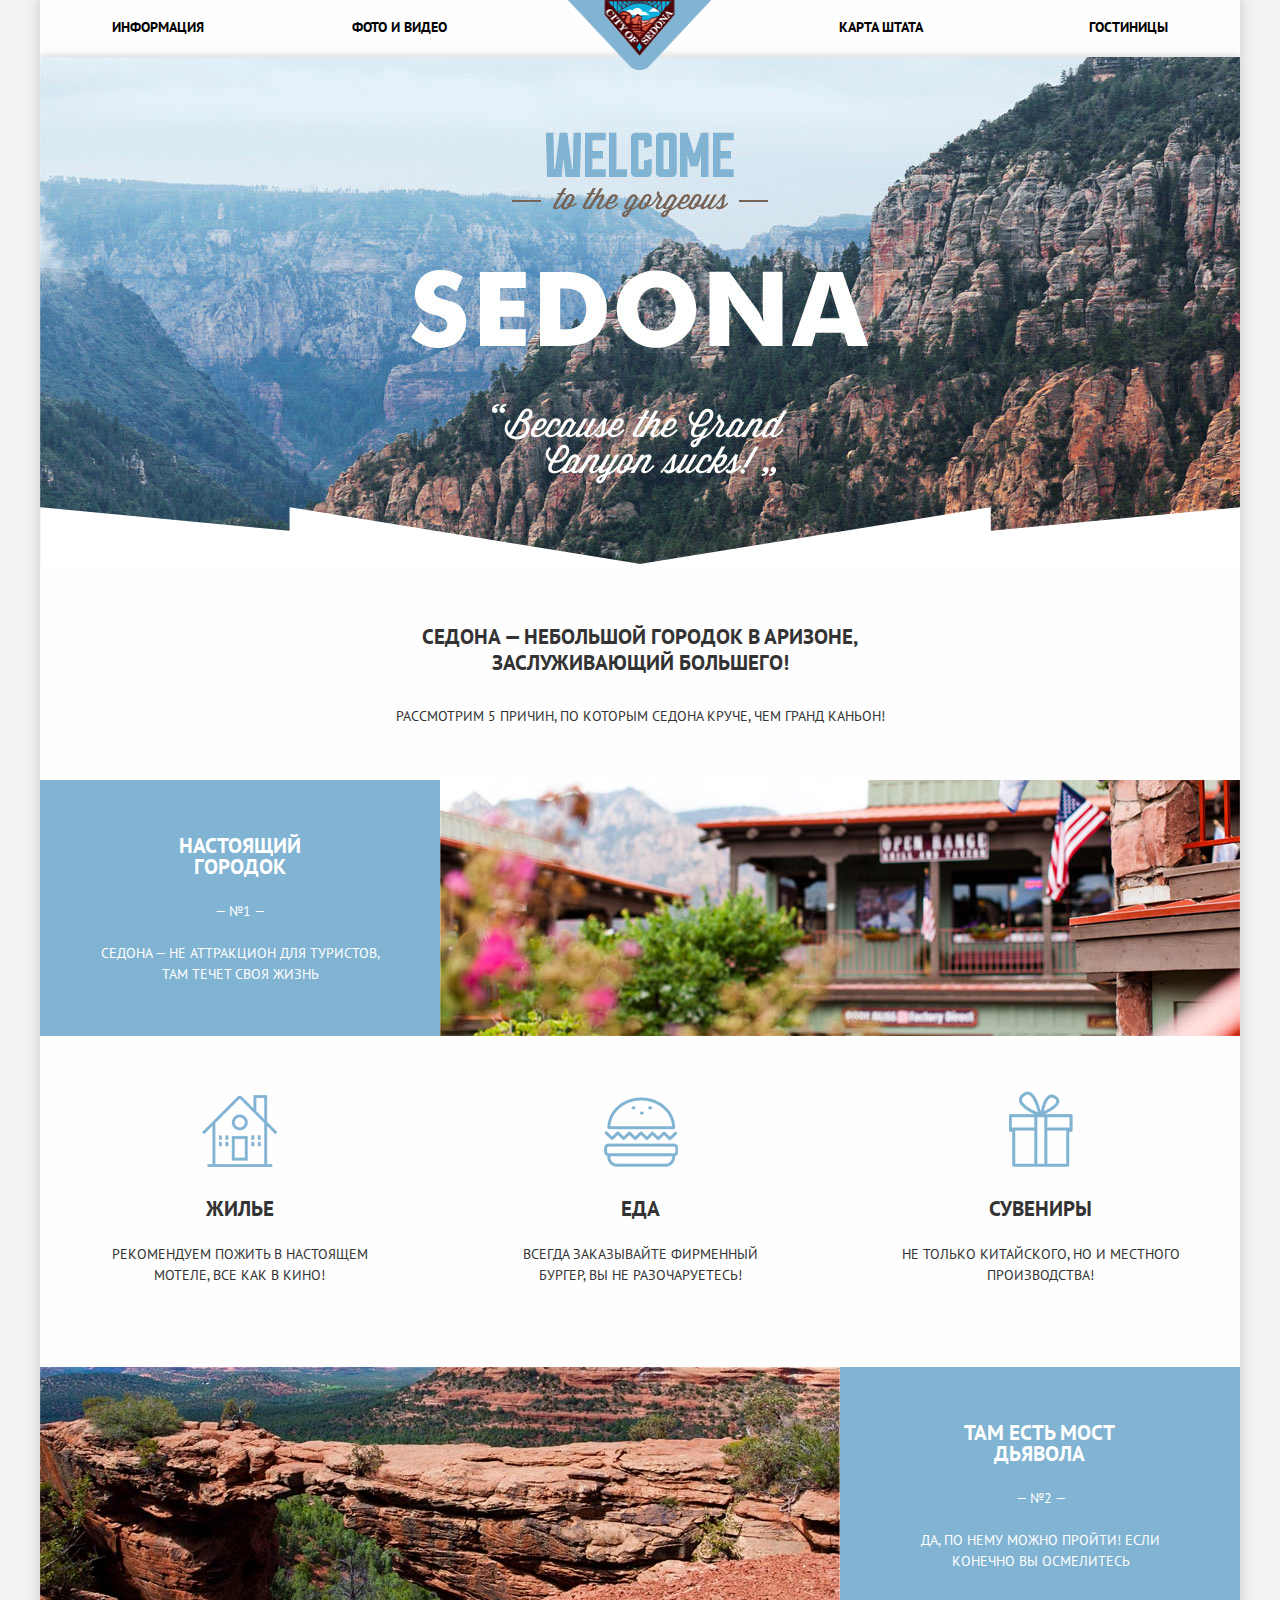
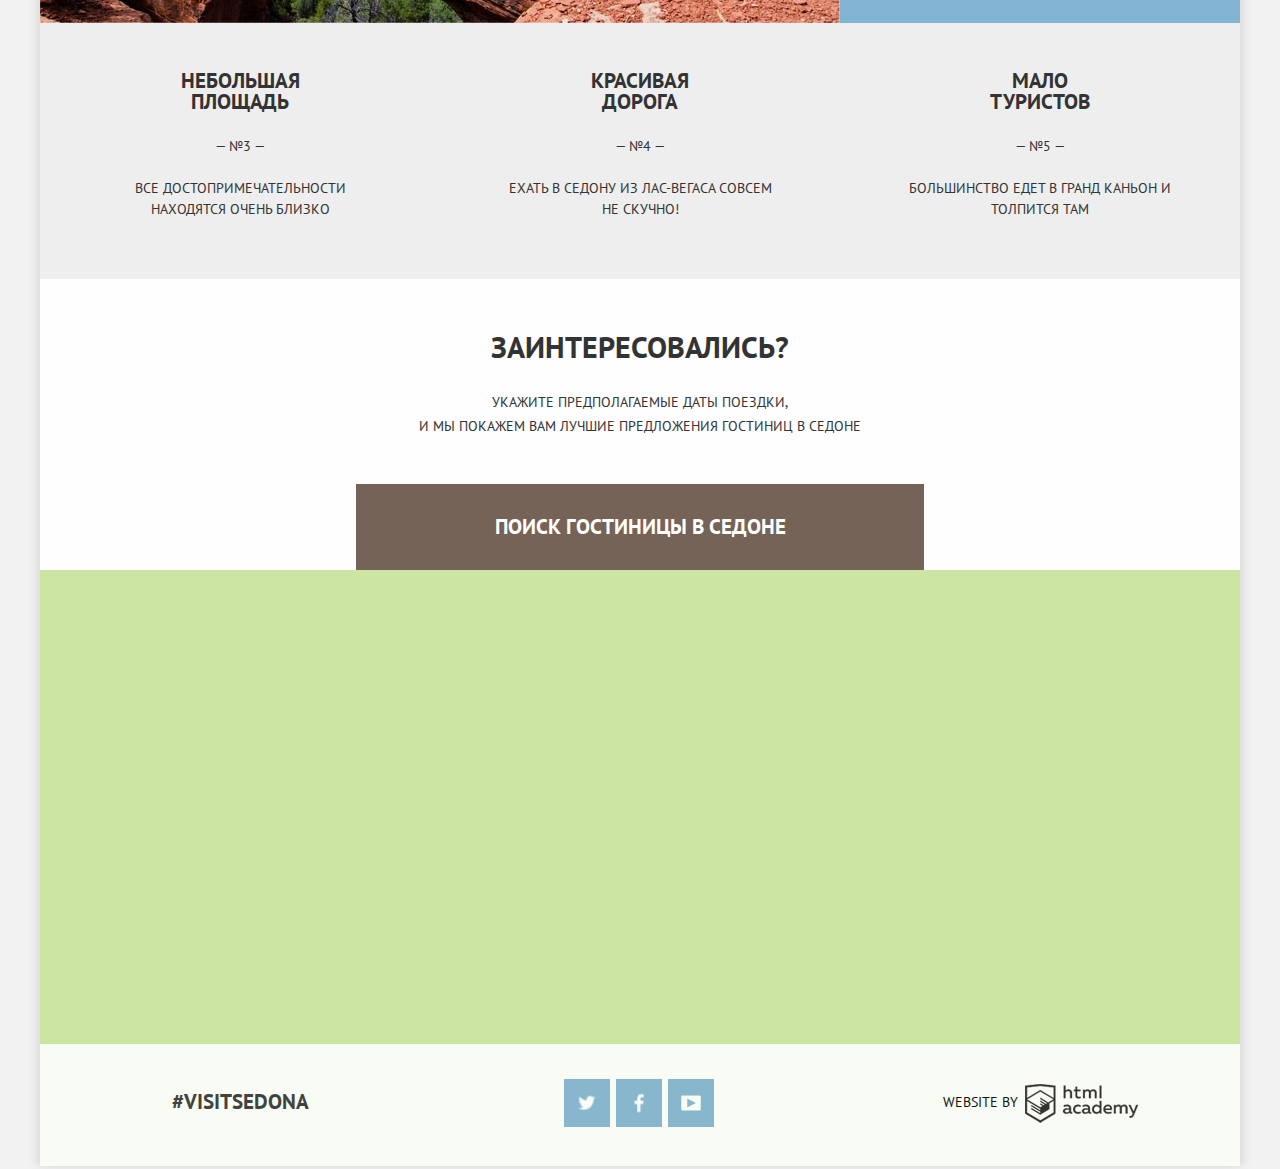
==== commit 29f4b40c: "ThirdEditionOMG" ====
--- a/index.html
+++ b/index.html
@@ -26,13 +26,13 @@
       </div>
       <div class="introduction">
         <h1 class="main-text">Седона — небольшой городок в Аризоне, заслуживающий большего!</h1>
-        <span>Рассмотрим 5 причин, по которым Седона круче, чем Гранд Каньон!</span>
+        <p>Рассмотрим 5 причин, по которым Седона круче, чем Гранд Каньон!</p>
       </div>
       <div class="advantage-one clearfix">
         <div class="text-advantage">
           <h3>Настоящий городок</h3>
           <span> — №1 — </span>
-          <span>Седона — не аттракцион для туристов, там течет своя жизнь</span>
+          <p>Седона — не аттракцион для туристов, там течет своя жизнь</p>
         </div>
         <img src="img/advan-1.jpg" alt="Город" width="800" height="256">
       </div>
@@ -40,17 +40,17 @@
         <div>
           <img src="img/house.png" alt="Жилье" width="75" height="72">
           <h3>Жилье</h3>
-          <span>Рекомендуем пожить в настоящем мотеле, все как в кино!</span>
+          <p>Рекомендуем пожить в настоящем мотеле, все как в кино!</p>
         </div>
         <div>
           <img src="img/food.png" alt="Еда" width="74" height="70">
           <h3>Еда</h3>
-          <span>Всегда заказывайте фирменный бургер, Вы не разочаруетесь!</span>
+          <p>Всегда заказывайте фирменный бургер, Вы не разочаруетесь!</p>
         </div>
         <div>
           <img src="img/souvenirs.png" alt="Сувениры" width="64" height="76">
           <h3>Сувениры</h3>
-          <span>Не только китайского, но и местного производства!</span>
+          <p>Не только китайского, но и местного производства!</p>
         </div>
       </div>
       <div class="second-advantage clearfix">
@@ -58,33 +58,33 @@
         <div class="text-advantage">
           <h3>Там есть мост дьявола</h3>
           <span> — №2 —</span>
-          <span>Да, по нему можно пройти! Если конечно вы осмелитесь</span>
+          <p>Да, по нему можно пройти! Если конечно вы осмелитесь</p>
         </div>
       </div>
       <div class="other-advantages">
         <div>
           <h3>Небольшая площадь</h3>
           <span>— №3 —</span>
-          <span>Все достопримечательности находятся очень близко</span>
+          <p>Все достопримечательности находятся очень близко</p>
         </div>
         <div>
           <h3>Красивая дорога</h3>
           <span>— №4 —</span>
-          <span>Ехать в Седону из Лас-Вегаса совсем не скучно!</span>
+          <p>Ехать в Седону из Лас-Вегаса совсем не скучно!</p>
         </div>
         <div>
           <h3>Мало туристов</h3>
           <span>— №5 —</span>
-          <span>Большинство едет в гранд каньон и толпится там</span>
+          <p>Большинство едет в гранд каньон и толпится там</p>
         </div>
       </div>
       <div class="hotels">
         <h2>Заинтересовались?</h2>
-        <span>Укажите предполагаемые даты поездки,<br /> и мы покажем вам лучшие предложения гостиниц в седоне</span>
+        <p>Укажите предполагаемые даты поездки,<br /> и мы покажем вам лучшие предложения гостиниц в седоне</p>
         <div class="find">
-          <a class="open-form" href="#">Поиск гостиницы в Седоне</a>
+          <button class="open-form" type="button">Поиск гостиницы в Седоне</button>
           <form class="find-form" method="get" action="catalog.html">
-            <div class="arr-block clearfix">
+            <div class="arr-block arr-block1 clearfix">
               <label class="text-form" for="arrival">Дата заезда: </label>
               <input class="input-date" type="text" name="arrival" id="arrival" placeholder="24 апреля 2016">
               <button class="btn-calendar" type="button"></button>
@@ -116,7 +116,7 @@
     </main>
     <footer class="main-footer index-footer">
         <div class="footer-sedona">
-          <h3>#visitsedona</h3>
+          <span>#visitsedona</span>
         </div>
         <div class="footer-social">
           <a class="social-btn social-btn-twit" >Twiter </a>
--- a/css/style.css
+++ b/css/style.css
@@ -25,15 +25,15 @@
   width: 1200px;
   margin: 0 auto;
   background-color: #fefefe;
-  box-shadow: 3px 0 3px 0 #dbdbdb,
-              -3px 0 3px 0 #dbdbdb;
+  box-shadow: 4px 0 8px 0 #dbdbdb,
+              -4px 0 8px 0 #dbdbdb;
 }
 .main-header img{
   position: absolute;
+  top: 0;
+  left: 50%;
   width: 144px;
   height: 70px;
-  top: 0;
-  left: 50%;
   margin-left: -72px;
 }
 .main-navigation{
@@ -103,17 +103,15 @@
   width: 575px;
   text-align: center;
   margin: 0 auto;
-  padding-bottom: 51px;
-}
-.introduction span {
-  display: inline-block;
-  vertical-align: top;
+  padding-bottom: 37px;
+}
+.introduction p{
   line-height: 26px;
 }
 .main-text{
-  text-align: center;
   font-size: 21px;
   line-height: 26px;
+  text-align: center;
   margin-bottom: 27px;
 }
 .text-advantage{
@@ -136,10 +134,7 @@
 .text-advantage span{
   display: inline-block;
   vertical-align: top;
-  margin-bottom: 21px;
-}
-.number-one{
-  margin-bottom: 21px;
+  margin-bottom: 7px;
 }
 .advantage-one img{
   float: right;
@@ -160,9 +155,7 @@
   float: left;
   text-align: center;
 }
-.feel span{
-  display: inline-block;
-  vertical-align: top;
+.feel p{
   line-height: 21px;
   text-align: center;
   margin-bottom: 0;
@@ -196,6 +189,9 @@
 .second-advantage span{
   display: inline-block;
   vertical-align: top;
+  width: 305px;
+}
+.second-advantage p{
   width: 305px;
 }
 .second-advantage img{
@@ -225,7 +221,7 @@
 .other-advantages span{
   display: inline-block;
   vertical-align: top;
-  margin-bottom: 21px;
+  margin-bottom: 7px;
 }
 .other-advantages div:first-child,
 .other-advantages div:nth-child(2){
@@ -237,13 +233,13 @@
 }
 .hotels h2{
   font-size: 30px;
-  margin-bottom: 24px;
-}
-.hotels span{
+}
+.hotels p{
   display: inline-block;
   vertical-align: top;
   line-height: 24px;
-  margin-bottom: 48px;
+  margin-top: 0;
+  margin-bottom: 46px;
 }
 .find{
   position: relative;
@@ -254,12 +250,19 @@
   padding-bottom: 30px;
   margin: 0 auto;
 }
-.find a{
+.open-form{
+  font-family: "PT Sans", "Arial", sans-serif;
   font-size: 21px;
+  line-height: 24px;
+  font-weight: 600;
+  text-transform: uppercase;
   text-decoration: none;
   color: #ffffff;
+  background-color: #766357;
+  margin: 0;
+  border: none;
+  outline: none;
   cursor: pointer;
-  margin: 0;
 }
 .map{
   width: 1200px;
@@ -294,10 +297,10 @@
   position: relative;
   display: block;
   line-height: 20px;
-  cursor: pointer;
   padding-left: 43px;
   margin: 10px 0;
   margin-bottom: 25px;
+  cursor: pointer;
 }
 .infrastructure input[type="checkbox"] + label{
   padding-left: 40px;
@@ -305,32 +308,32 @@
 .filters input[type="checkbox"] + label::before{
   position: absolute;
   content: "";
+  top: 0;
+  left: 0;
   display: block;
   width: 22px;
   height: 22px;
   background-image: url("../img/sprite.png");
   background-repeat: no-repeat;
   background-position: -521px -5px;
+}
+.filters input[type="checkbox"]:checked + label::before{
+  position: absolute;
+  content: "";
   top: 0;
   left: 0;
-}
-.filters input[type="checkbox"]:checked + label::before{
-  position: absolute;
-  content: "";
   width: 26px;
   height: 22px;
   background-image: url("../img/sprite.png");
   background-repeat: no-repeat;
   background-position: -465px -5px;
-  top: 0;
-  left: 0;
   border: 0;
 }
 .filters input[type="checkbox"]:disabled + label::before{
   background-position: -397px -5px;
 }
 .checkbox-wrapper{
-  max-width: 620;
+  max-width: 550px;
 }
 .infrastructure{
   float: left;
@@ -353,19 +356,19 @@
   margin-top: 13px;
 }
 .filter-range-title{
-  margin-bottom: 10px;
-  font-weight: 600;
   font-size: 16px;
   line-height: 21px;
+  font-weight: 600;
+  margin-bottom: 10px;
 }
 .price-controls{
   position: relative;
   height: 32px;
   font-size: 0;
+  margin-left: 10px;
+  margin-bottom: 20px;
   border: 2px solid #ffffff;
   border-radius: 2px;
-  margin-left: 10px;
-  margin-bottom: 20px;
 }
 .price-controls::after{
   content: "";
@@ -581,9 +584,9 @@
 .more{
   display: inline-block;
   vertical-align: top;
-  font-weight: 600;
   color: #ffffff;
   background-color: #81b3d2;
+  font-weight: 600;
   padding-top: 5px;
   padding-left: 16px;
   padding-right: 16px;
@@ -600,9 +603,9 @@
 .booking{
   display: inline-block;
   vertical-align: top;
-  font-weight: 600;
   color: #ffffff;
   background-color: #766357;
+  font-weight: 600;
   padding-top: 5px;
   padding-left: 16px;
   padding-right: 16px;
@@ -617,12 +620,12 @@
 }
 .stars{
   float: right;
+  left: 1px;
   width: 89px;
   height: 17px;
   background-image: url("../img/sprite.png");
   background-repeat: no-repeat;
   background-position: -583px -5px;
-  left: 1px;
 }
 .two-stars{
   width: 42px;
@@ -632,34 +635,38 @@
 }
 .rating{
   position: absolute;
-  display: inline-block;
-  vertical-align: top;
-  background-color: #f2f2f2;
   right: 71px;
   bottom: 32px;
+  display: inline-block;
+  vertical-align: top;
+  background-color: #f2f2f2;
   padding: 5px 14px;
 }
 .index-footer{
   position: relative;
+  z-index: 12312;
   width: 1200px;
   min-height: 122px;
   background-color: #fefefe;
-  opacity: 0.9;
-  z-index: 12312;
   margin: 0 auto;
   margin-top: -121px;
+  opacity: 0.9;
 }
 .main-footer .container{
   min-height: 120px;
   text-align: center;
   background-color: #ffffff;
 }
-.footer-sedona{
-  float: left;
+.footer-sedona span{
+  display: inline-block;
+  vertical-align: top;
   width: 240px;
+  font-size: 21px;
+  font-weight: 600;
+  float: left;
   text-align: center;
   margin: 0;
-  padding-top: 24px;
+  padding-top: 45px;
   padding-left: 80px;
   padding-right: 87px;
 }
@@ -737,13 +744,13 @@
 .footer-copyright a::before{
   position: absolute;
   content: "";
+  right: 30px;
+  top: -1px;
   width: 113px;
   height: 39px;
   background-image: url("../img/sprite.png");
   background-repeat: no-repeat;
   background-position: -5px -5px;
-  right: 30px;
-  top: -1px;
 }
 .footer-copyright a:hover::before{
   background-position: -128px -5px;
@@ -798,14 +805,14 @@
 }
 .find-form{
   position: absolute;
-  font-weight: 600;
   text-align: left;
-  color:#000000;
+  color: #000000;
   background-color: #ffffff;
+  font-weight: 600;
   margin-top: 31px;
   padding-top: 55px;
-  padding-left: 54px;
-  padding-right: 53px;
+  padding-left: 55px;
+  padding-right: 55px;
   -webkit-animation: bounce 0.8s;
       -ms-transform: bounce 0.8s;
           animation: bounce 0.8s;
@@ -815,17 +822,17 @@
 }
 .btn-calendar{
   position: absolute;
+  z-index: 2;
+  right: 10px;
+  top: 7px;
   width: 21px;
   height: 22px;
   background-image: url("../img/sprite.png");
   background-position: -335px -5px;
   background-repeat: no-repeat;
   background-color: transparent;
-  right: 10px;
-  top: 7px;
   border: none;
   opacity: 0.5;
-  z-index: 2;
 }
 .find-form input:hover{
   background-color: #ebebeb;
@@ -836,48 +843,52 @@
 }
 .text-form{
   position: relative;
-  margin-top: 10px;
+  font-size: 14px;
+  line-height: 37px;
 }
  .input-date{
   position: relative;
   float: right;
-  width: 300px;
-  height: 37px;
+  width: 299px;
+  height: 35px;
+  font-family: "PT Sans", "Arial", sans-serif;
   font-size: 14px;
   font-weight: 600;
+  letter-spacing: 0px;
+  text-transform: uppercase;
   background: #f2f2f2;
-  text-transform: uppercase;
-  margin-bottom: 29px;
-  padding-left: 10px;
+  margin-bottom: 30px;
+  padding-left: 11px;
   padding-right: 35px;
   border: 0;
 }
 .people{
-  width: 23px;
-  height: 37px;
-  text-align: center;
+  width: 26px;
+  height: 36px;
+  text-align: center;
+  font-family: "PT Sans", "Arial", sans-serif;
   font-size: 14px;
   font-weight: 600;
-  line-height: 37px;
+  line-height: 38px;
   background: #f2f2f2;
-  padding-left: 45px;
-  padding-right: 45px;
+  padding-left: 42px;
+  padding-right: 44px;
   border: 0;
 }
 .adult{
   position: relative;
   display: inline-block;
   vertical-align: top;
-  width: 230px;
+  width: 228px;
 }
 .childrens{
   position: relative;
   float: right;
-  display: inline-block;
-  vertical-align: top;
-  height: 37px;
+  text-align: left;
+  display: inline-block;
+  vertical-align: top;
+  height: 35px;
   width: 180px;
-  text-align: left;
 }
 .adult input,
 .childrens input{
@@ -888,31 +899,31 @@
 .arr-block label{
   display: inline-block;
   vertical-align: top;
-  margin-top: 10px;
+  line-height: 38px;
 }
 .btn-minus{
   position: absolute;
+  top: 18px;
+  right: 90px;
   width: 12px;
   height: 3px;
   background-position: -709px -5px;
   background-repeat: no-repeat;
   background-image: url("../img/sprite.png");
   background-color: transparent;
-  top: 17px;
-  right: 90px;
   opacity: 0.5;
   border: none;
 }
 .btn-plus{
   position: absolute;
+  top: 14px;
+  right: 14px;
   width: 11px;
   height: 11px;
   background-position: -753px -5px;
   background-repeat: no-repeat;
   background-image: url("../img/sprite.png");
   background-color: transparent;
-  top: 13px;
-  right: 15px;
   opacity: 0.5;
   border: none;
 }
@@ -938,13 +949,14 @@
 .find-btn{
   width: 459px;
   height: 58px;
+  font-family: "PT Sans", "Arial", sans-serif;
   color: #ffffff;
   font-size: 21px;
   line-height: 48px;
   text-align: center;
   text-transform: uppercase;
   background-color: #81b3d2;
-  margin-top: 52px;
+  margin-top: 55px;
   margin-bottom: 55px;
   border: none;
 }
@@ -955,10 +967,22 @@
   background-color: #5496bd;
   color: #81b2ce;
 }
-.close-form {
+.close-form{
   display: none;
 }
-::-webkit-input-placeholder {color:#000000; font-weight: 600;}
-::-moz-placeholder          {color:#000000; font-weight: 600;}/* Firefox 19+ */
-:-moz-placeholder           {color:#000000; font-weight: 600;}/* Firefox 18- */
-:-ms-input-placeholder      {color:#000000; font-weight: 600;}
+::-webkit-input-placeholder{
+  color: #000000;
+  font-weight: 600;
+}
+::-moz-placeholder{
+  color: #000000;
+  font-weight: 600;
+}
+:-moz-placeholder{
+  color: #000000;
+  font-weight: 600;
+  }
+:-ms-input-placeholder{
+  color: #000000;
+  font-weight: 600;
+}
